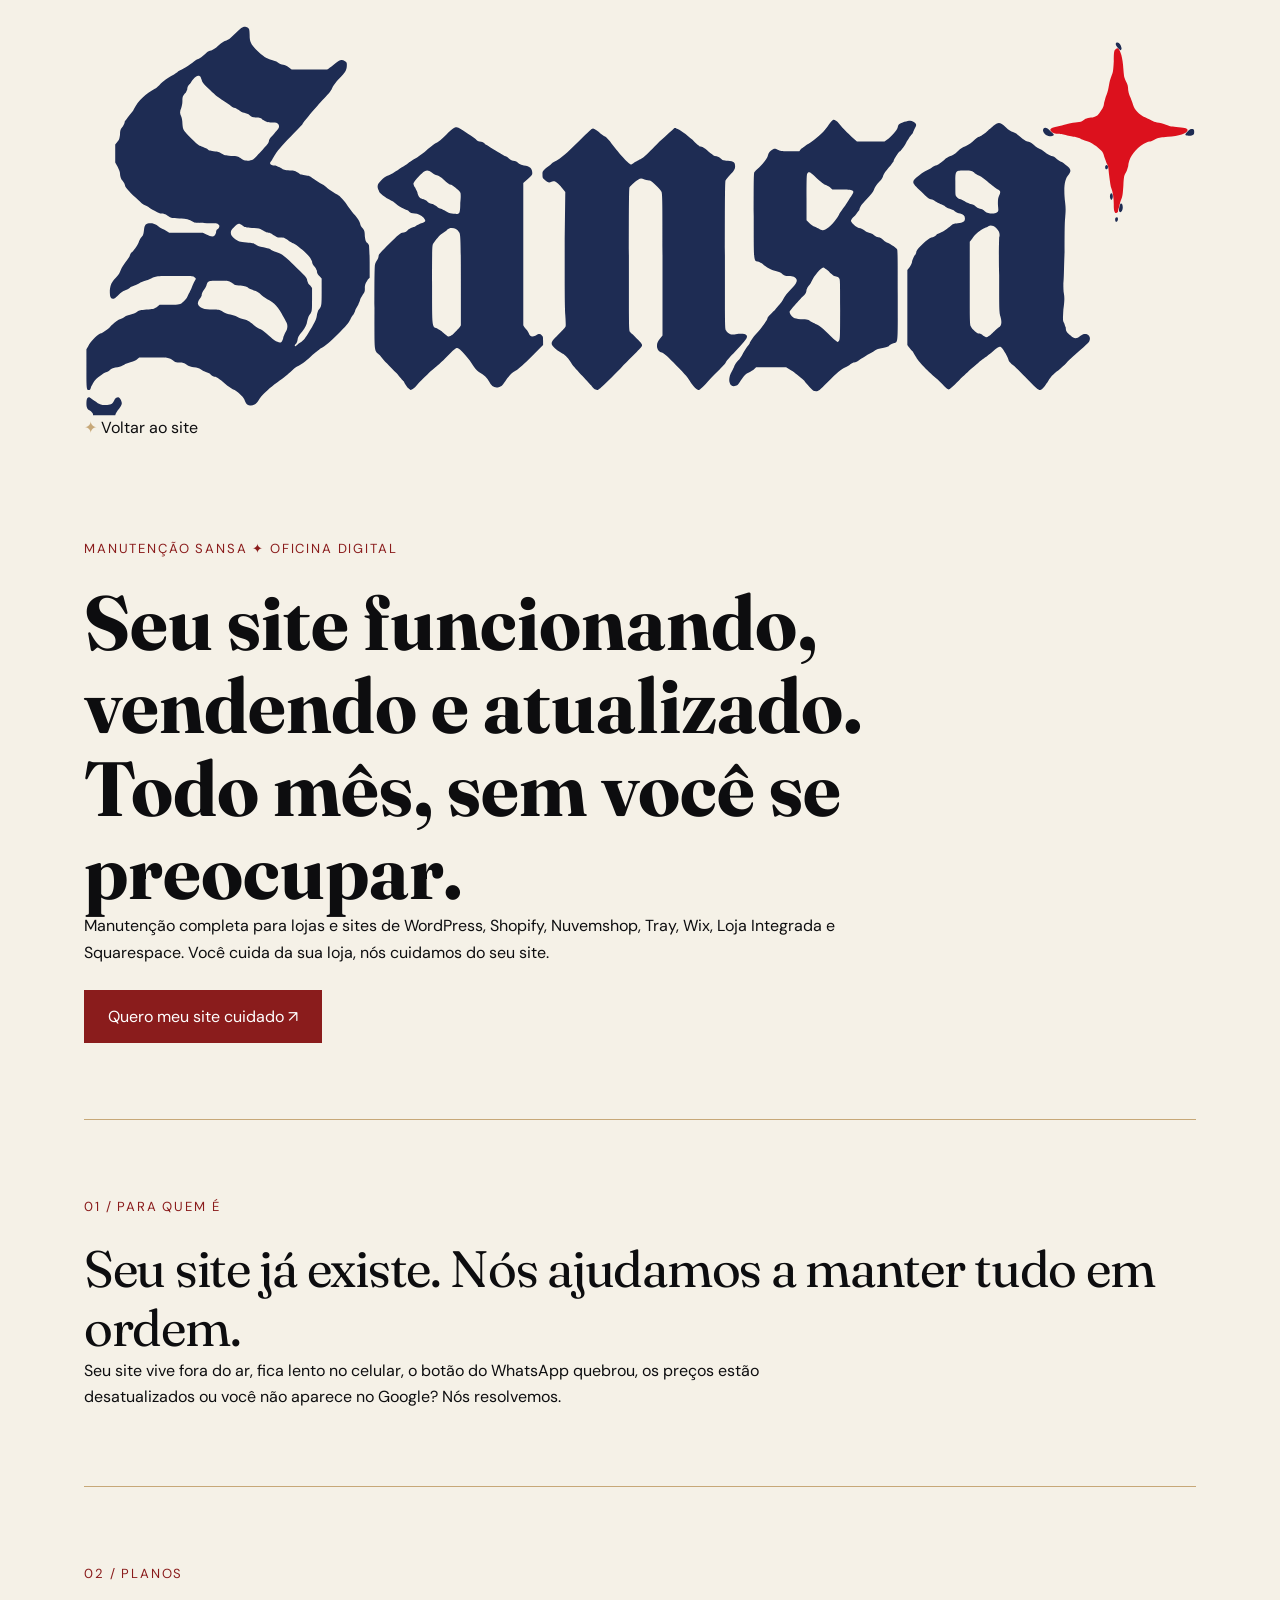
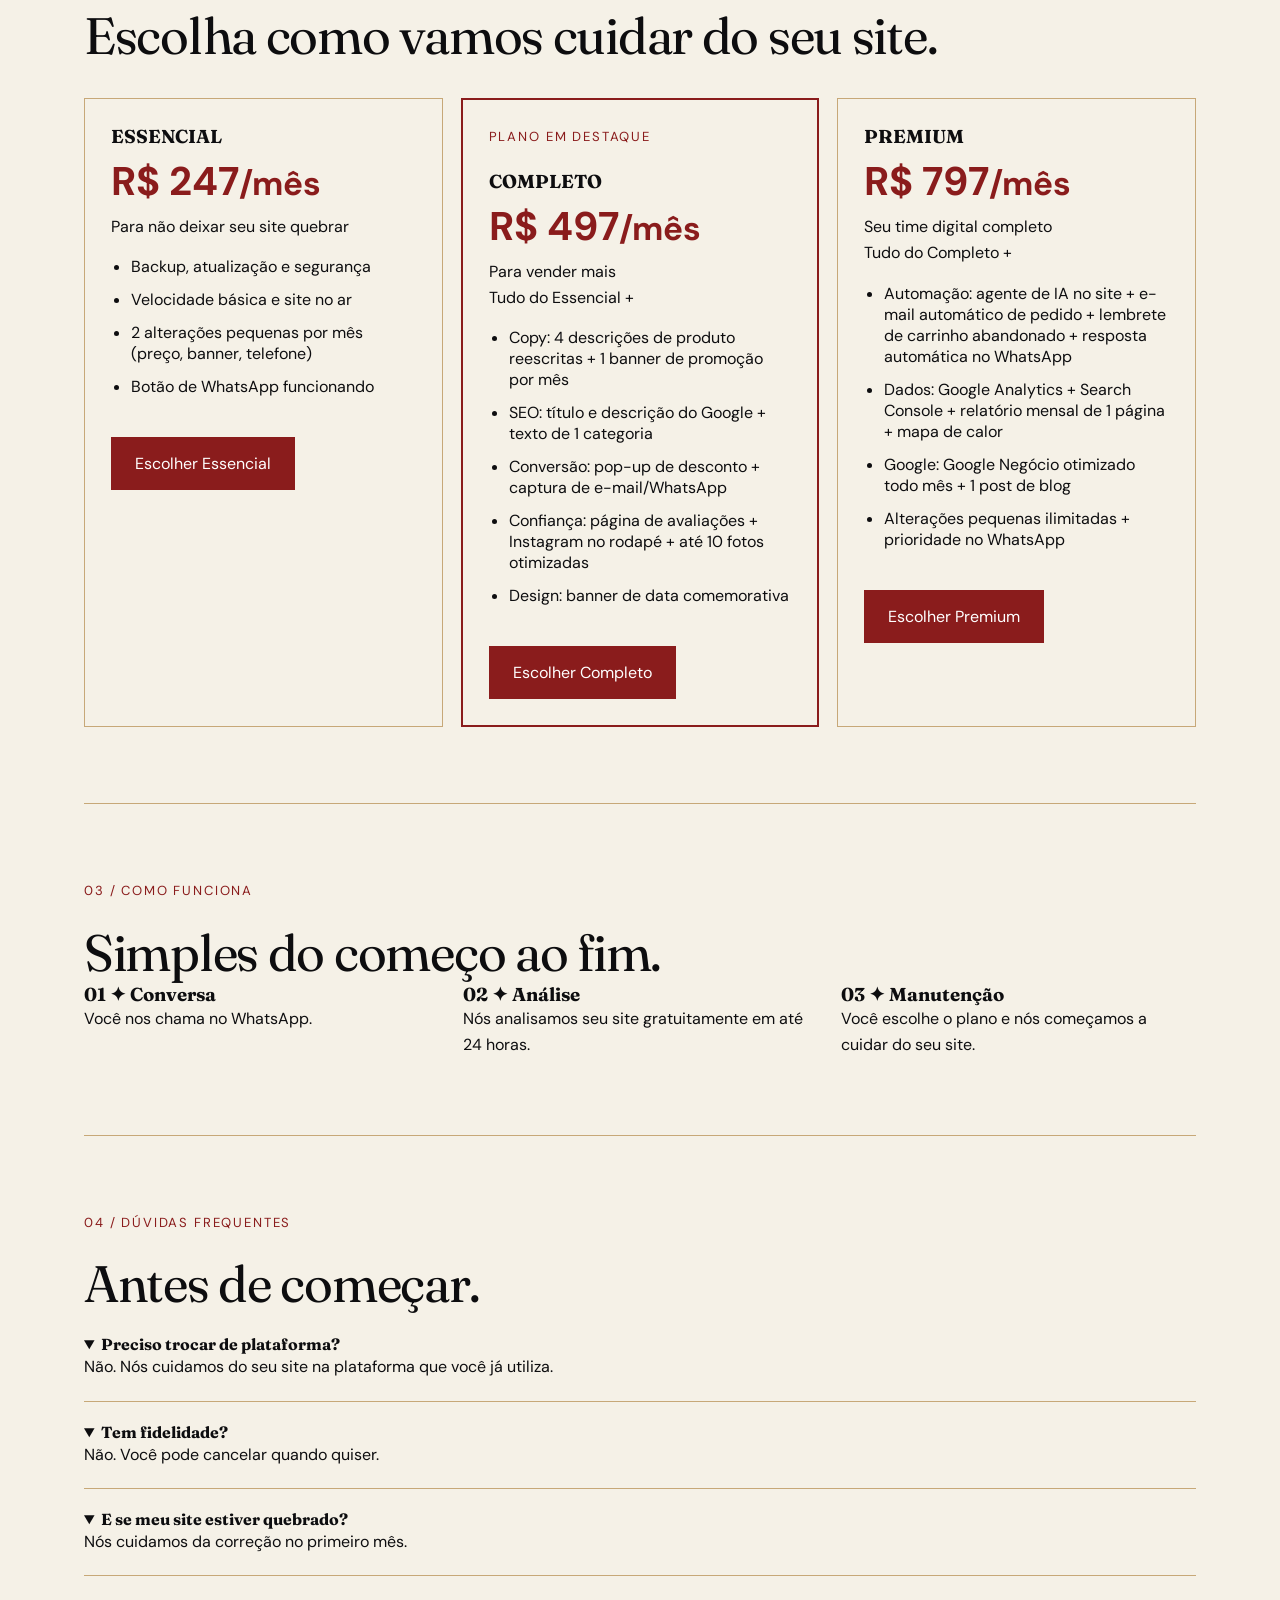
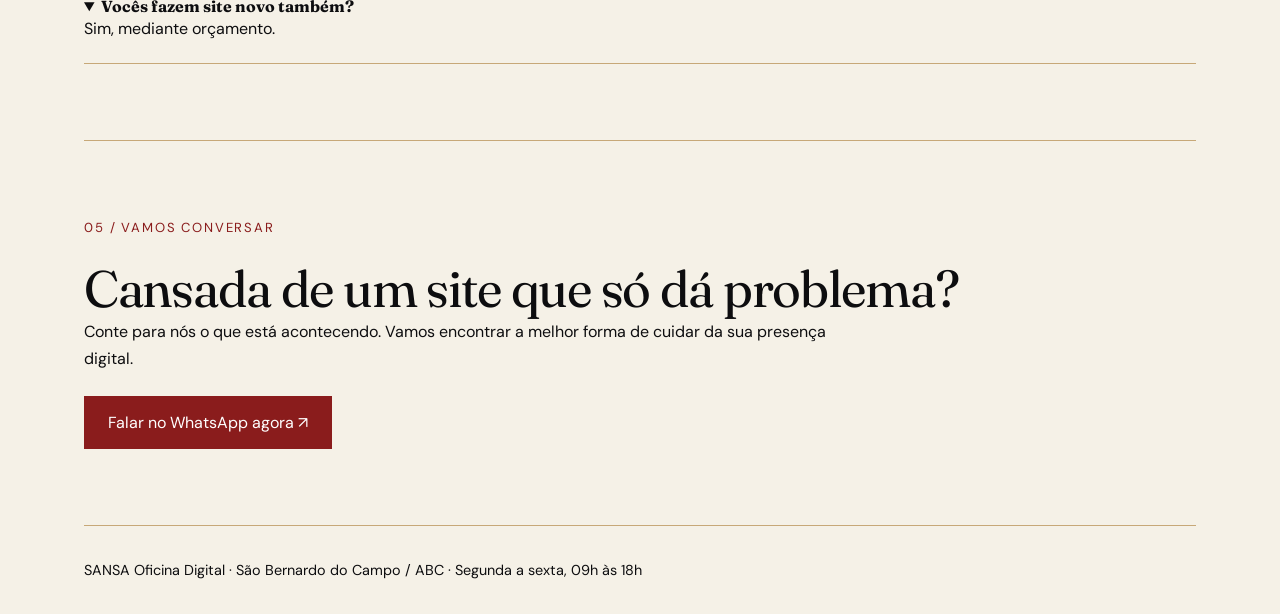
==== public/manutencao/index.html @ 4b3ec83b "Cria landing page Manutenção SANSA com planos originais e voz em primeira pessoa do plural" ====
<!doctype html>
<html lang="pt-BR"><head><meta charset="utf-8"><meta name="viewport" content="width=device-width,initial-scale=1"><title>Manutenção de Sites e Lojas | SANSA Oficina Digital</title><meta name="description" content="Planos de manutenção de sites e lojas online a partir de R$ 247/mês. Atualizações, segurança, design e suporte para pequenos negócios."><link rel="canonical" href="https://sansadigital.com.br/manutencao/"><link rel="icon" href="../assets/favicon.svg" type="image/svg+xml"><link rel="stylesheet" href="../styles.css"><style>
:root{--cream:#F5F1E7;--red:#8A1C1C;--blue:#28458C;--gold:#C7A878;--ink:#0D0D0F}body{background:var(--cream);color:var(--ink)}.maintenance{max-width:1160px;margin:auto;padding:0 24px}.maintenance section{padding:76px 0;border-bottom:1px solid var(--gold)}.maintenance h1{font-size:clamp(2.6rem,6vw,5rem);line-height:1.08;max-width:900px}.maintenance h2{font-size:clamp(2rem,4vw,3.4rem);line-height:1.15}.maintenance p{max-width:760px}.maintenance .eyebrow{color:var(--red);font-size:.82rem;letter-spacing:.14em;text-transform:uppercase;margin-bottom:22px}.maintenance .cta{display:inline-block;background:var(--red);color:#fff;padding:16px 24px;text-decoration:none;margin-top:24px}.maintenance .plans{display:grid;grid-template-columns:repeat(3,minmax(0,1fr));gap:18px;margin-top:32px}.maintenance .plan{border:1px solid var(--gold);padding:26px;min-width:0}.maintenance .plan.featured{border:2px solid var(--red)}.maintenance .price{font-size:2.5rem;color:var(--red);font-weight:bold}.maintenance ul{padding-left:20px}.maintenance li{margin:12px 0}.maintenance .steps{display:grid;grid-template-columns:repeat(3,1fr);gap:24px}.maintenance details{padding:20px 0;border-bottom:1px solid var(--gold)}.maintenance summary{cursor:pointer;font-weight:bold}.maintenance footer{padding:35px 0;font-size:.9rem}.maintenance .star{color:var(--gold)}@media(max-width:760px){.maintenance .plans,.maintenance .steps{grid-template-columns:1fr}.maintenance section{padding:48px 0}} 
</style></head><body><header class="maintenance" style="padding-top:24px;padding-bottom:24px"><a href="/" aria-label="Voltar à página inicial"><img src="../assets/sansa-logo.svg" alt="SANSA Oficina Digital" width="170"></a><span class="star" aria-hidden="true"> ✦ </span><a href="/">Voltar ao site</a></header><main class="maintenance"><section><p class="eyebrow">Manutenção SANSA ✦ Oficina Digital</p><h1>Seu site funcionando, vendendo e atualizado. Todo mês, sem você se preocupar.</h1><p>Manutenção completa para lojas e sites de WordPress, Shopify, Nuvemshop, Tray, Wix, Loja Integrada e Squarespace. Você cuida da sua loja, nós cuidamos do seu site.</p><a class="cta" href="https://wa.me/5511950292652?text=Ol%C3%A1%21%20Quero%20saber%20mais%20sobre%20a%20Manuten%C3%A7%C3%A3o%20SANSA." target="_blank" rel="noopener noreferrer">Quero meu site cuidado ↗</a></section>
<section><p class="eyebrow">01 / Para quem é</p><h2>Seu site já existe. Nós ajudamos a manter tudo em ordem.</h2><p>Seu site vive fora do ar, fica lento no celular, o botão do WhatsApp quebrou, os preços estão desatualizados ou você não aparece no Google? Nós resolvemos.</p></section>
<section id="planos"><p class="eyebrow">02 / Planos</p><h2>Escolha como vamos cuidar do seu site.</h2><div class="plans">
<article class="plan"><h3>ESSENCIAL</h3><p class="price">R$ 247<small>/mês</small></p><p>Para não deixar seu site quebrar</p><ul><li>Backup, atualização e segurança</li><li>Velocidade básica e site no ar</li><li>2 alterações pequenas por mês (preço, banner, telefone)</li><li>Botão de WhatsApp funcionando</li></ul><a class="cta" href="https://wa.me/5511950292652?text=Ol%C3%A1%21%20Tenho%20interesse%20no%20plano%20Essencial%20de%20R%24%20247." target="_blank" rel="noopener noreferrer">Escolher Essencial</a></article>
<article class="plan featured"><p class="eyebrow">Plano em destaque</p><h3>COMPLETO</h3><p class="price">R$ 497<small>/mês</small></p><p>Para vender mais</p><p>Tudo do Essencial +</p><ul><li>Copy: 4 descrições de produto reescritas + 1 banner de promoção por mês</li><li>SEO: título e descrição do Google + texto de 1 categoria</li><li>Conversão: pop-up de desconto + captura de e-mail/WhatsApp</li><li>Confiança: página de avaliações + Instagram no rodapé + até 10 fotos otimizadas</li><li>Design: banner de data comemorativa</li></ul><a class="cta" href="https://wa.me/5511950292652?text=Ol%C3%A1%21%20Tenho%20interesse%20no%20plano%20Completo%20de%20R%24%20497." target="_blank" rel="noopener noreferrer">Escolher Completo</a></article>
<article class="plan"><h3>PREMIUM</h3><p class="price">R$ 797<small>/mês</small></p><p>Seu time digital completo</p><p>Tudo do Completo +</p><ul><li>Automação: agente de IA no site + e-mail automático de pedido + lembrete de carrinho abandonado + resposta automática no WhatsApp</li><li>Dados: Google Analytics + Search Console + relatório mensal de 1 página + mapa de calor</li><li>Google: Google Negócio otimizado todo mês + 1 post de blog</li><li>Alterações pequenas ilimitadas + prioridade no WhatsApp</li></ul><a class="cta" href="https://wa.me/5511950292652?text=Ol%C3%A1%21%20Tenho%20interesse%20no%20plano%20Premium%20de%20R%24%20797." target="_blank" rel="noopener noreferrer">Escolher Premium</a></article>
</div></section>
<section><p class="eyebrow">03 / Como funciona</p><h2>Simples do começo ao fim.</h2><div class="steps"><div><h3>01 ✦ Conversa</h3><p>Você nos chama no WhatsApp.</p></div><div><h3>02 ✦ Análise</h3><p>Nós analisamos seu site gratuitamente em até 24 horas.</p></div><div><h3>03 ✦ Manutenção</h3><p>Você escolhe o plano e nós começamos a cuidar do seu site.</p></div></div></section>
<section><p class="eyebrow">04 / Dúvidas frequentes</p><h2>Antes de começar.</h2><details open><summary>Preciso trocar de plataforma?</summary><p>Não. Nós cuidamos do seu site na plataforma que você já utiliza.</p></details><details open><summary>Tem fidelidade?</summary><p>Não. Você pode cancelar quando quiser.</p></details><details open><summary>E se meu site estiver quebrado?</summary><p>Nós cuidamos da correção no primeiro mês.</p></details><details open><summary>Vocês fazem site novo também?</summary><p>Sim, mediante orçamento.</p></details></section>
<section><p class="eyebrow">05 / Vamos conversar</p><h2>Cansada de um site que só dá problema?</h2><p>Conte para nós o que está acontecendo. Vamos encontrar a melhor forma de cuidar da sua presença digital.</p><a class="cta" href="https://wa.me/5511950292652?text=Ol%C3%A1%21%20Quero%20conversar%20sobre%20manuten%C3%A7%C3%A3o%20do%20meu%20site." target="_blank" rel="noopener noreferrer">Falar no WhatsApp agora ↗</a></section><footer>SANSA Oficina Digital · São Bernardo do Campo / ABC · Segunda a sexta, 09h às 18h</footer></main></body></html>
---- public/styles.css ----
@font-face{font-family:DM;src:url('assets/sans-medium.woff') format('woff');font-weight:500;font-display:swap}
@font-face{font-family:DM;src:url('assets/sans-bold.woff') format('woff');font-weight:700;font-display:swap}
@font-face{font-family:DM;src:url('assets/sans.woff') format('woff');font-weight:400;font-display:swap}
@font-face{font-family:Fraunces;src:url('assets/fraunces.woff2') format('woff2');font-weight:100 900;font-style:normal;font-display:swap}
@font-face{font-family:Fraunces;src:url('assets/fraunces-italic.woff2') format('woff2');font-weight:100 900;font-style:italic;font-display:swap}
:root{--paper:#F5F1E7;--blue:#28458C;--red:#DC111D;--red-text:#CA101A;--night:#1E2C53;--line:#bdc3cd;--wrap:1280px}
*{box-sizing:border-box}html{scroll-behavior:smooth;scroll-padding-top:110px}body{margin:0;background:var(--paper);color:var(--night);font-family:DM,Arial,sans-serif;-webkit-font-smoothing:antialiased}a{color:inherit;text-decoration:none}button,input,textarea,select{font:inherit}button,a,input,textarea,select{-webkit-tap-highlight-color:transparent}button{cursor:pointer}img{display:block;width:100%;height:auto}h1,h2,h3,h4,p{margin:0}h1,h2,h3,h4,summary{font-family:Fraunces,Georgia,serif}p{line-height:1.65}h2{font-size:clamp(38px,4.5vw,65px);font-weight:400;line-height:1.08;letter-spacing:-.025em}h2 em{font-family:Fraunces,Georgia,serif;font-weight:400}a:focus-visible,button:focus-visible,input:focus-visible,select:focus-visible,textarea:focus-visible{outline:3px solid var(--red);outline-offset:5px}.wrap{width:calc(100% - 96px);max-width:var(--wrap);margin:auto}.micro{font-size:10px;letter-spacing:.15em;font-weight:600;line-height:1.6}.skip{position:fixed;left:16px;top:-100px;z-index:200;background:var(--paper);padding:16px;border:2px solid var(--blue)}.skip:focus{top:10px}.sr-only{position:absolute;width:1px;height:1px;padding:0;overflow:hidden;clip:rect(0,0,0,0);white-space:nowrap;border:0}[hidden]{display:none!important}
.header{position:sticky;top:0;z-index:100;background:var(--paper);border-bottom:1px solid var(--line)}.header-inner{height:92px;display:flex;align-items:center;justify-content:space-between;gap:32px}.brand{display:inline-flex;flex-direction:column;align-items:center;line-height:1}.brand-name{font-family:Blackletter,Georgia,serif;color:var(--red);font-size:46px;line-height:.9}.brand-signature{font-size:7px;letter-spacing:.25em;margin-top:9px}.header nav{display:flex;gap:32px;align-items:center;font-size:12px}.header nav>a{padding:14px 0}.header nav>a:hover{color:var(--red-text)}.header nav .nav-contact{border-bottom:1px solid var(--blue);padding-bottom:8px;margin-left:32px}.nav-contact span{margin-left:24px}.menu-toggle{display:none}
.hero-top{padding-top:30px;display:flex;justify-content:space-between}.spark{font-size:19px;vertical-align:middle;margin-left:16px}.hero-grid{display:grid;grid-template-columns:44% 56%;align-items:center;min-height:610px;gap:0;padding:20px 0 32px}.hero-art{height:555px;position:relative}.hero-art img{position:absolute;inset:0;object-fit:contain;object-position:center;height:100%;mix-blend-mode:multiply;z-index:1}.art-orbit{position:absolute;inset:55px 40px 85px 30px;border:1px solid #8295bd;border-radius:50%}.art-orbit:before{content:'';position:absolute;inset:38px -28px;border:1px solid #b4bfd3;border-radius:50%;transform:rotate(25deg)}.art-star{font-size:80px;position:absolute;top:0;right:35px;z-index:2;color:var(--blue)}.art-cross{position:absolute;left:0;bottom:60px;font-size:32px}.art-caption{position:absolute;bottom:2px;left:30px}.hero-copy{padding:0 0 0 34px;position:relative;z-index:3}.hero h1{font-size:clamp(28px,2.7vw,39px);font-weight:400;letter-spacing:-.045em;line-height:1.15}.hero-copy>p{font-size:15px;max-width:490px;margin-top:22px}.hero-actions{display:flex;flex-wrap:wrap;align-items:center;gap:26px;margin-top:30px}.button{border:0;display:inline-flex;align-items:center;justify-content:space-between;gap:28px;padding:17px 22px;font-size:12px;min-height:52px;transition:background .2s,transform .2s}.primary{background:var(--blue);color:var(--paper)}.primary:hover{background:var(--night);transform:translateY(-2px)}.text-link{font-size:12px;border-bottom:1px solid currentColor;padding:9px 0;display:inline-block}.text-link:hover{color:var(--red-text)}.discipline-band{background:var(--red);color:#fff}.discipline-band>.wrap{display:flex;align-items:center;justify-content:space-between;gap:24px;min-height:62px}.discipline-band span{font-size:14px}.discipline-band b{font-size:24px;font-weight:400}
.section{padding-top:100px;padding-bottom:100px}.section-label{border-top:1px solid var(--line);padding-top:18px;display:flex;justify-content:space-between;gap:20px;margin-bottom:48px}.about{display:grid;grid-template-columns:27% 73%;gap:0}.about .section-label{margin-right:60px}.about-main{padding-top:35px}.about-columns{display:grid;grid-template-columns:1fr 1fr;gap:50px;margin-top:34px;max-width:820px;font-size:14px}.values{display:flex;gap:30px;margin-top:35px;font-size:11px;border-top:1px solid var(--line);padding-top:24px}.values b{font-size:9px;display:inline-block;color:var(--red-text);margin-right:9px}
.services{background:var(--blue);color:var(--paper)}.services .section-label{border-color:#647aad}.section-heading{display:flex;justify-content:space-between;gap:60px;align-items:end;margin-bottom:55px}.section-heading>p{max-width:340px;font-size:14px}.service-list{border-top:1px solid #647aad}.service{display:grid;grid-template-columns:34% 41% 25%;padding:42px 0;border-bottom:1px solid #647aad;gap:0;align-items:center}.service-name h3{font-size:58px;line-height:1.15;letter-spacing:-.06em;font-weight:400;margin-top:20px}.service-name h3 span{display:inline-block;margin-left:22px;font-size:35px;color:#b4c4e8}.service-detail{padding-right:50px}.service-detail h4{font-weight:400;font-size:19px;margin-bottom:12px;letter-spacing:-.02em}.service-detail p{font-size:13px;color:#e2e7f1}.service-detail ul{padding:0;list-style:none;margin:18px 0 0;font-size:11px;color:#e2e7f1;line-height:1.8}.service-detail li:before{content:'＋';margin-right:8px}.service-cta{justify-self:end;align-self:end;border-bottom:1px solid #a5b7da;padding:10px 0;font-size:11px;display:flex;gap:22px;align-items:center}.service-cta:hover{color:white;border-color:white}.service-note{font-size:11px;color:#e2e7f1;max-width:790px;margin-top:22px}.white-label{display:flex;gap:24px;align-items:center;padding-top:45px;margin-top:35px;border-top:1px solid #647aad}.white-label>.spark{font-size:50px;margin:0}.white-label h3{font-size:24px;font-weight:400;letter-spacing:-.04em}.white-label p{font-size:12px;max-width:660px;margin-top:8px}.white-label>a{margin-left:auto;white-space:nowrap}.white-label .text-link:hover{color:white}
.work-toolbar{display:flex;justify-content:space-between;align-items:center;border-bottom:1px solid var(--line);padding-bottom:20px;margin-bottom:35px;gap:20px}.filters{display:flex;gap:8px}.filters button{border:1px solid transparent;background:transparent;padding:10px 12px;font-size:11px;color:var(--night)}.filters button[aria-pressed=true]{background:var(--blue);color:var(--paper)}.filters button:hover{border-color:var(--blue)}.filters span{font-size:9px;opacity:.8;margin-left:8px}.work-grid{display:grid;grid-template-columns:1.08fr .92fr;gap:55px 38px}.project-image{position:relative;display:block;overflow:hidden;background:#e7e7e4;aspect-ratio:1.45}.project-image img{height:100%;object-fit:cover;transition:transform .4s}.project-image:hover img{transform:scale(1.035)}.project-arrow{position:absolute;right:18px;bottom:18px;background:var(--paper);color:var(--blue);width:42px;height:42px;display:grid;place-items:center;font-size:23px}.project-meta{display:flex;justify-content:space-between;gap:15px;font-size:8px;letter-spacing:.08em;margin-top:18px}.project h3{font-size:27px;letter-spacing:-.04em;font-weight:400;margin-top:12px}.project h3 a{display:flex;justify-content:space-between;gap:20px}.project h3 a:hover{color:var(--red-text)}.project>p,.concept-copy>p{font-size:12px;max-width:490px;margin-top:12px}.concept{grid-column:1/-1;display:grid;grid-template-columns:1fr 1fr;gap:42px;border-top:1px solid var(--line);padding-top:32px;align-items:center}.concept .project-image{aspect-ratio:2.1}.concept-copy>.project-meta{margin-top:0}.concept-copy h3{font-size:39px}.concept-copy>.text-link{margin-top:17px}.experience-note{border-top:1px solid var(--line);margin-top:46px;padding-top:26px;display:grid;grid-template-columns:27% 25% 48%;align-items:start;gap:0}.experience-note h3{font-weight:400;font-size:21px;letter-spacing:-.035em}.experience-note p{font-size:12px;max-width:475px}
.process{background:#e9e6dc}.process-grid{display:grid;grid-template-columns:repeat(4,1fr);list-style:none;gap:32px;padding:0;margin:0}.process-grid li{border-top:1px solid #a7afc0;padding-top:22px}.step{font-family:Fraunces,Georgia,serif;font-style:italic;font-size:50px;color:var(--blue);line-height:1}.process-grid h3{font-size:23px;font-weight:400;margin-top:25px;letter-spacing:-.04em}.process-grid p{font-size:12px;margin-top:13px}
.contact-grid{display:grid;grid-template-columns:1.1fr .9fr;gap:12%;align-items:start}.contact-star{display:block;font-size:75px;color:var(--red);line-height:1;margin-bottom:25px}.contact h2{font-size:clamp(42px,4.5vw,64px)}.contact-grid>div>p{font-size:14px;margin-top:25px;max-width:400px}.contact-email{display:block;font-size:18px;letter-spacing:-.025em;margin-top:30px;overflow-wrap:anywhere}.contact-email:hover{color:var(--red-text)}.copy-email{background:transparent;color:var(--blue);border:0;border-bottom:1px solid var(--line);padding:7px 0;font-size:11px;margin-top:10px}.copy-status{font-size:11px;margin-left:15px}form{padding:32px;border:1px solid var(--line)}form h3{font-weight:400;font-size:24px;letter-spacing:-.04em;margin-bottom:24px}label{display:block;font-size:11px;margin:19px 0 7px}input,select,textarea{width:100%;background:transparent;color:var(--night);border:0;border-bottom:1px solid #8d99b0;padding:11px 0;border-radius:0;font-size:12px;resize:vertical}input::placeholder,textarea::placeholder{color:#606b80;opacity:1}select{padding-right:25px}form .button{width:100%;margin-top:25px}.form-note{font-size:10px;margin-top:14px;color:#53627b}#form-status{font-size:11px;margin-top:12px}.footer{background:var(--night);color:var(--paper)}.footer-top{display:flex;align-items:center;justify-content:space-between;gap:40px;padding:55px 0}.footer .brand-name{font-size:78px;color:var(--paper)}.footer .brand-signature{font-size:8px;letter-spacing:.35em}.footer-top p{font-size:13px;line-height:1.5}.footer-top .text-link:hover{color:#fff}.footer-bottom{border-top:1px solid #586483;display:flex;justify-content:space-between;gap:25px;padding:24px 0;font-size:9px}.footer-bottom>span:last-child{letter-spacing:.15em}.footer-bottom>span:last-child>span{margin-left:24px}
@media(min-width:1500px){.hero-grid{min-height:690px}.hero-art{height:610px}}
@media(max-width:1100px){.wrap{width:calc(100% - 64px)}.header nav{gap:22px}.header nav .nav-contact{margin-left:10px}.hero-grid{grid-template-columns:42% 58%;min-height:570px}.hero-art{height:500px}.hero-copy{padding-left:22px}.hero h1{font-size:30px}.hero-copy>p{font-size:13px}.hero-actions{gap:20px}.hero-actions .button{padding:16px;gap:15px}.about{grid-template-columns:23% 77%}.about .section-label{margin-right:35px}.values{flex-wrap:wrap;gap:16px}.service{grid-template-columns:33% 44% 23%}.service-name h3{font-size:45px}.service-detail{padding-right:25px}.service-cta{max-width:150px;line-height:1.5}.contact-grid{gap:7%}.contact-email{font-size:16px}.project-meta{flex-wrap:wrap;gap:4px}.experience-note{grid-template-columns:25% 25% 50%}}
@media(max-width:800px){html{scroll-padding-top:90px}.wrap{width:calc(100% - 40px)}.header-inner{height:75px}.brand-name{font-size:39px}.brand-signature{font-size:6px}.menu-toggle{display:flex;gap:22px;align-items:center;border:1px solid var(--line);background:transparent;padding:11px 14px;color:var(--night);font-size:11px;min-height:44px}.menu-toggle span{font-size:18px;line-height:1}.menu-toggle[aria-expanded=true] span{transform:rotate(45deg)}.header nav{display:none;position:absolute;top:75px;left:0;right:0;flex-direction:column;background:var(--paper);padding:20px;border-bottom:1px solid var(--line);gap:0;align-items:stretch}.header nav.is-open{display:flex}.header nav>a{font-size:15px;min-height:48px;padding:16px}.header nav .nav-contact{margin:10px 0 0;border:1px solid var(--blue);padding:16px;display:flex;justify-content:space-between}.hero-top{font-size:8px;padding-top:20px}.hero-top>span:last-child{display:none}.hero-grid{grid-template-columns:38% 62%;min-height:520px;padding:30px 0}.hero-art{height:430px}.hero h1{font-size:26px}.hero-copy{padding-left:18px}.hero-copy>p{font-size:12px}.hero-actions{gap:10px;margin-top:22px}.hero-actions .button{font-size:11px}.art-caption{font-size:7px;left:0}.art-orbit{inset:50px 20px 50px 0}.art-star{font-size:55px;right:0}.discipline-band>.wrap{gap:12px}.discipline-band span{font-size:11px}.discipline-band b{font-size:15px}.section{padding:70px 0}.section-label{margin-bottom:32px}.about{grid-template-columns:1fr}.about .section-label{margin-right:0}.about-main{padding-top:0}.about-columns{gap:25px;font-size:13px}.section-heading{gap:35px;margin-bottom:38px}.section-heading>p{font-size:12px;max-width:260px}.service{grid-template-columns:40% 60%;padding:30px 0}.service-name{align-self:start}.service-name h3{font-size:42px}.service-name h3 span{font-size:25px;display:block;margin:15px 0}.service-detail{padding:0}.service-cta{grid-column:2;justify-self:start;max-width:none;margin-top:20px;align-self:start}.service-name .micro{font-size:8px}.white-label{gap:18px;flex-wrap:wrap}.white-label>div{max-width:calc(100% - 80px)}.white-label>a{margin-left:64px}.work-grid{gap:35px 25px}.project h3{font-size:24px}.concept{gap:25px}.concept .project-image{aspect-ratio:1.5}.experience-note{grid-template-columns:1fr 2fr;gap:12px}.experience-note>.micro{grid-column:1/-1}.process-grid{grid-template-columns:1fr 1fr;gap:35px}.contact-grid{gap:35px;grid-template-columns:1fr 1fr}.contact h2{font-size:40px}.contact-grid>div>p{font-size:12px}.contact-email{font-size:14px}.contact-star{font-size:60px}form{padding:24px}.footer-bottom>span:last-child{display:none}}
@media(max-width:560px){.hero-grid{display:flex;flex-direction:column;padding:15px 0 30px;min-height:0;position:relative}.hero-art{height:310px;width:100%;margin-bottom:-55px;max-width:350px;align-self:flex-start}.hero-art img{object-position:left center}.art-orbit{inset:25px 30px 20px 10px}.art-star{font-size:53px;right:20px;top:15px}.art-caption,.art-cross{display:none}.hero-copy{padding:0;width:100%}.hero h1{font-size:29px;line-height:1.12;letter-spacing:-.04em}.hero-copy>p{font-size:13px;max-width:440px;margin-top:18px}.hero-actions{gap:21px;margin-top:24px}.hero-actions .button{font-size:11px;padding:16px 18px;gap:22px;min-height:52px}.discipline-band>.wrap{flex-wrap:wrap;justify-content:center;gap:8px 16px;min-height:70px;padding:13px 0}.discipline-band span{font-size:10px}.discipline-band b:nth-of-type(2){display:none}.discipline-band span:nth-of-type(3):before{content:'';display:block}.section{padding:60px 0}.section-label{font-size:8px;letter-spacing:.12em;margin-bottom:28px;gap:16px}.section-label>span:last-child{max-width:45%;text-align:right}.about-columns{grid-template-columns:1fr;gap:18px;margin-top:25px;font-size:13px}.values{display:flex;flex-direction:column;gap:14px;margin-top:25px;padding-top:20px}.section-heading{display:block;margin-bottom:30px}.section-heading>p{margin-top:23px;max-width:380px;font-size:13px}.service{display:block;padding:30px 0}.service-name h3{font-size:49px;display:flex;align-items:center;justify-content:space-between;margin-top:12px}.service-name h3 span{display:inline-block;margin:0;font-size:35px}.service-detail{margin-top:24px}.service-detail h4{font-size:18px}.service-detail p{font-size:12px}.service-cta{display:inline-flex;margin-top:20px;min-height:44px}.service-note{font-size:10px}.white-label{margin-top:25px;padding-top:30px;gap:16px}.white-label>.spark{font-size:42px}.white-label>div{max-width:calc(100% - 58px)}.white-label h3{font-size:21px}.white-label p{font-size:11px}.white-label>a{margin-left:58px;font-size:11px}.work-toolbar{align-items:start;flex-direction:column;gap:14px;padding-bottom:15px;margin-bottom:25px}.filters{width:100%;gap:5px}.filters button{padding:11px 9px;min-height:44px;font-size:10px}.filters span{margin-left:5px;font-size:8px}.work-toolbar>.text-link{font-size:11px}.work-grid{display:block}.project{margin-bottom:35px}.project:last-child{margin-bottom:0}.project-image{aspect-ratio:1.35}.project-meta{font-size:7px;flex-wrap:nowrap;gap:10px}.project-meta>span:last-child{text-align:right}.project h3{font-size:25px;margin-top:10px}.project>p,.concept-copy>p{font-size:12px}.concept{display:block;padding-top:28px}.concept .project-image{aspect-ratio:1.55}.concept-copy>.project-meta{margin-top:18px}.concept-copy h3{font-size:29px}.concept-copy>.text-link{margin-top:12px}.experience-note{display:block;margin-top:35px;padding-top:25px}.experience-note h3{margin-top:14px}.experience-note p{margin-top:12px}.process-grid{gap:28px 22px}.step{font-size:42px}.process-grid h3{font-size:21px;margin-top:20px}.process-grid p{font-size:11px;line-height:1.7}.contact-grid{display:block}.contact h2{font-size:42px}.contact-grid>div>p{font-size:13px}.contact-email{font-size:17px}.contact-star{font-size:52px;margin-bottom:20px}form{margin-top:35px;padding:25px 20px}input,textarea,select{font-size:16px}form h3{font-size:24px}.form-note{font-size:10px}.footer-top{flex-wrap:wrap;gap:28px 20px;padding:38px 0}.footer .brand-name{font-size:66px}.footer-top p{font-size:11px}.footer-top .text-link{font-size:11px}.footer-bottom{font-size:8px;padding:21px 0;gap:16px}.copy-status{display:block;margin:10px 0 0}}
@media(prefers-reduced-motion:reduce){html{scroll-behavior:auto}*,*:before,*:after{animation:none!important;transition:none!important}}
/* Editorial refinements: vector mark, real font weights and restrained accents. */
.brand-name{width:120px;height:auto;line-height:1;font-size:inherit}
.brand-name img{width:100%;height:auto}
.brand-signature{font-weight:500;letter-spacing:.24em}

.hero h1{font-size:clamp(40px,4.4vw,68px);line-height:1.04}
.hero h1 .headline-light{display:inline-block;font-size:.5em;font-weight:400;letter-spacing:-.02em;margin-bottom:.35em}
.hero h1 strong{font-weight:650;letter-spacing:-.03em}
.hero h1 em{font-family:Fraunces,Georgia,serif;font-weight:400;color:var(--red-text)}
h2 strong{font-weight:650;letter-spacing:-.03em}
h2 em,.red-accent{color:var(--red-text)}
.services h2 em{color:var(--paper)}
.service-name h3{font-weight:650;letter-spacing:-.03em}
.service-name h3 span{font-weight:400}
.service-detail h4,.project h3,.process-grid h3,.white-label h3{font-weight:500}
.hero-top,.section-label,.project-meta{font-weight:500}
.header nav,.button,.filters button{font-weight:500}
.project h3 a span{color:var(--red-text)}
.footer .brand-name{width:190px;font-size:inherit}
.contact-primary{margin-top:30px}
.faq-grid{display:grid;grid-template-columns:35% 65%;align-items:start}
.faq-list{border-bottom:1px solid var(--line)}
.faq-list details{border-top:1px solid var(--line)}
.faq-list summary{display:flex;justify-content:space-between;align-items:center;gap:24px;padding:24px 0;font-size:clamp(20px,1.8vw,26px);font-weight:500;cursor:pointer;list-style:none}
.faq-list summary::-webkit-details-marker{display:none}
.faq-list summary:after{content:'＋';font-family:DM,Arial,sans-serif;font-size:20px;color:var(--red-text);transition:transform .2s}
.faq-list details[open] summary:after{transform:rotate(45deg)}
.faq-list details p{font-size:14px;max-width:560px;padding:0 0 26px}
@media(max-width:800px){.faq-grid{grid-template-columns:1fr;gap:30px}}
.whatsapp-fab{position:fixed;right:24px;bottom:calc(24px + env(safe-area-inset-bottom,0px));z-index:90;display:inline-flex;align-items:center;gap:10px;min-height:52px;padding:0 20px 0 16px;border:2px solid var(--paper);border-radius:999px;background:var(--red);color:var(--paper);font-size:13px;font-weight:500;box-shadow:0 10px 26px rgba(30,44,83,.25);transition:background .2s,transform .2s}
.whatsapp-fab:hover{background:var(--night);transform:translateY(-2px)}
.whatsapp-fab svg{width:22px;height:22px;flex:none}
@media(max-width:560px){.whatsapp-fab{right:16px;bottom:calc(16px + env(safe-area-inset-bottom,0px));width:56px;height:56px;padding:0;justify-content:center}.whatsapp-fab span{position:absolute;width:1px;height:1px;overflow:hidden;clip:rect(0,0,0,0)}}
@media(max-width:800px){.brand-name{width:104px}.hero h1{font-size:40px}}
@media(max-width:560px){.hero-art{margin-bottom:12px}.hero h1{font-size:clamp(36px,10.5vw,44px)}.footer .brand-name{width:165px}}
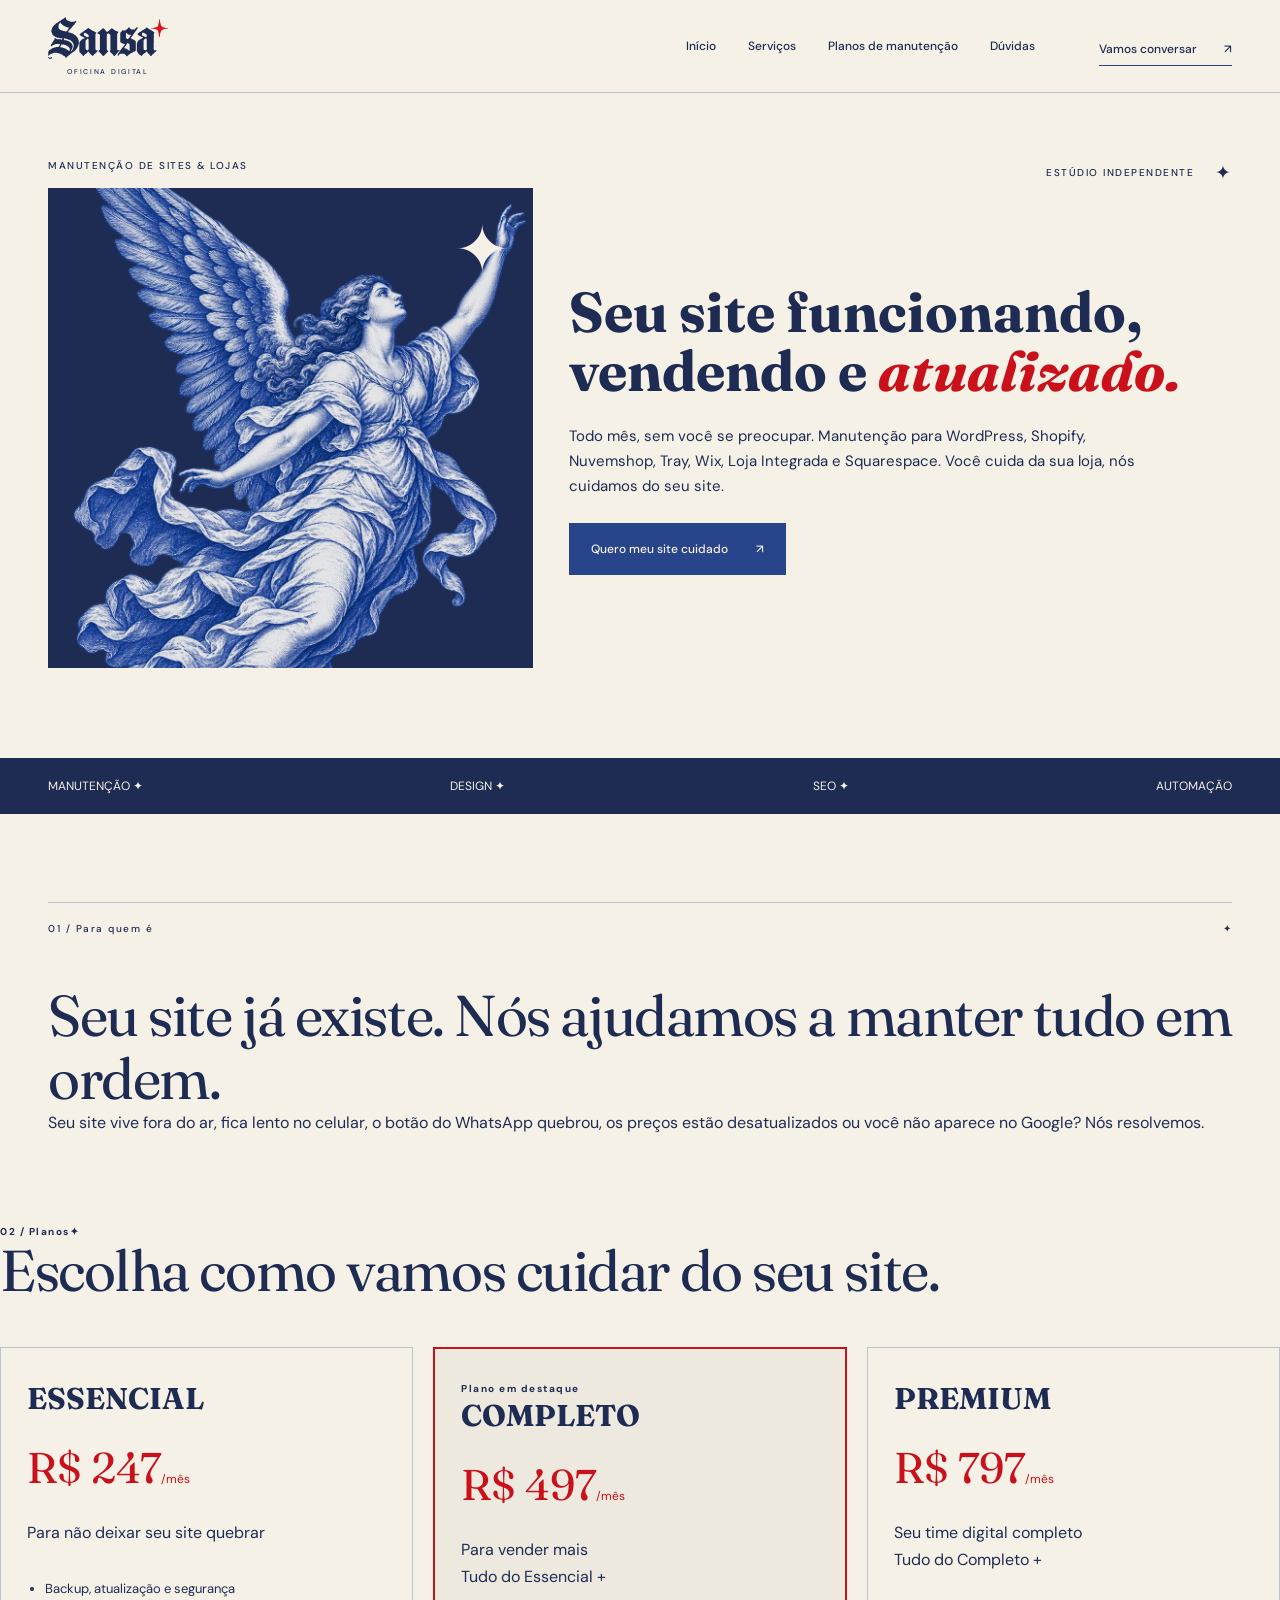
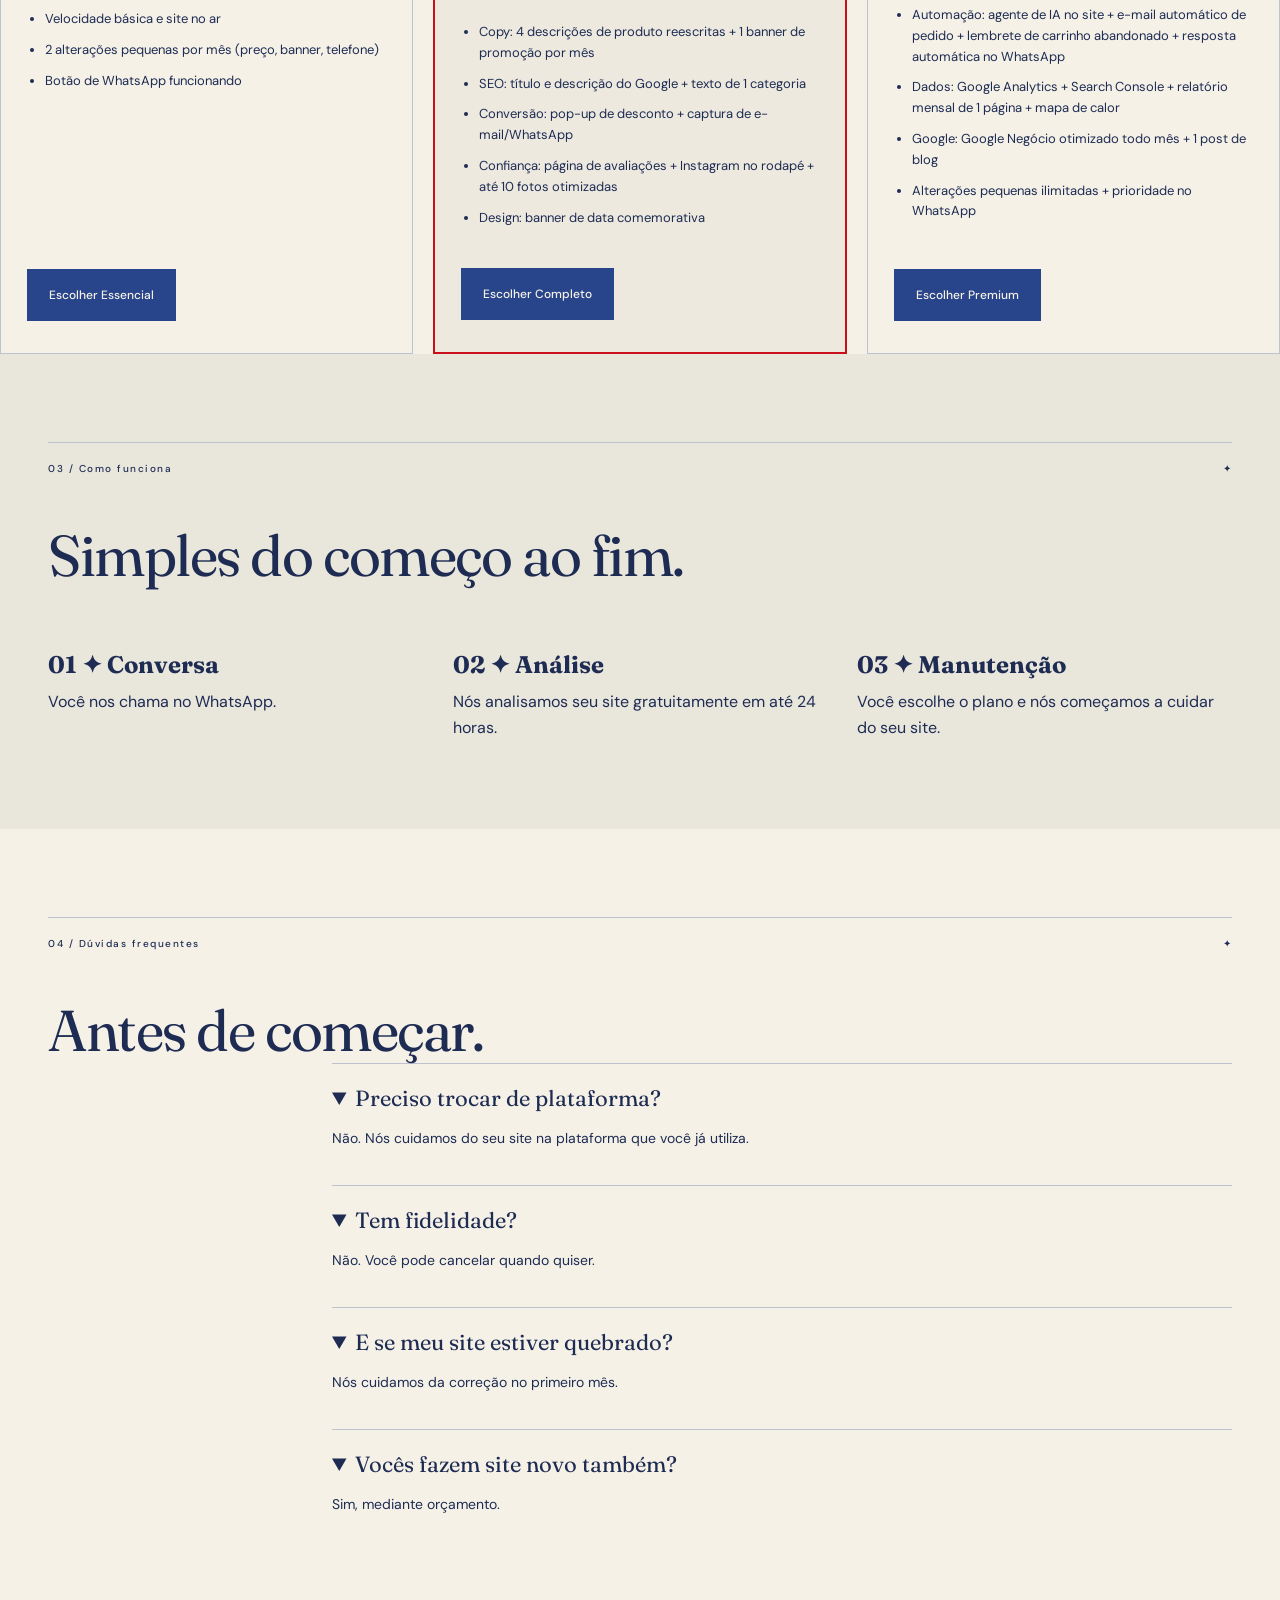
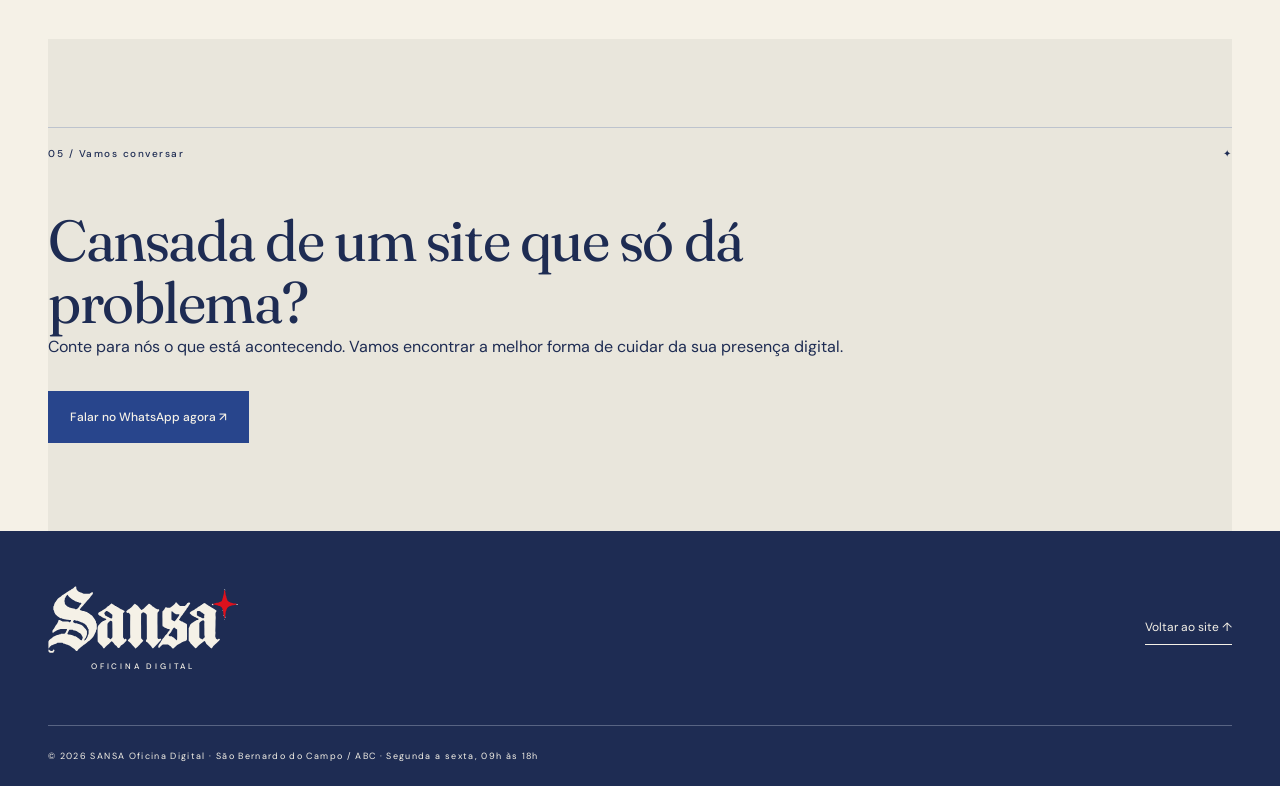
==== commit b9b3fb15: "Unifica landing de manutenção com identidade, header, tipografia e footer do site principal" ====
--- a/public/manutencao/index.html
+++ b/public/manutencao/index.html
@@ -1,13 +1,15 @@
 <!doctype html>
 <html lang="pt-BR"><head><meta charset="utf-8"><meta name="viewport" content="width=device-width,initial-scale=1"><title>Manutenção de Sites e Lojas | SANSA Oficina Digital</title><meta name="description" content="Planos de manutenção de sites e lojas online a partir de R$ 247/mês. Atualizações, segurança, design e suporte para pequenos negócios."><link rel="canonical" href="https://sansadigital.com.br/manutencao/"><link rel="icon" href="../assets/favicon.svg" type="image/svg+xml"><link rel="stylesheet" href="../styles.css"><style>
-:root{--cream:#F5F1E7;--red:#8A1C1C;--blue:#28458C;--gold:#C7A878;--ink:#0D0D0F}body{background:var(--cream);color:var(--ink)}.maintenance{max-width:1160px;margin:auto;padding:0 24px}.maintenance section{padding:76px 0;border-bottom:1px solid var(--gold)}.maintenance h1{font-size:clamp(2.6rem,6vw,5rem);line-height:1.08;max-width:900px}.maintenance h2{font-size:clamp(2rem,4vw,3.4rem);line-height:1.15}.maintenance p{max-width:760px}.maintenance .eyebrow{color:var(--red);font-size:.82rem;letter-spacing:.14em;text-transform:uppercase;margin-bottom:22px}.maintenance .cta{display:inline-block;background:var(--red);color:#fff;padding:16px 24px;text-decoration:none;margin-top:24px}.maintenance .plans{display:grid;grid-template-columns:repeat(3,minmax(0,1fr));gap:18px;margin-top:32px}.maintenance .plan{border:1px solid var(--gold);padding:26px;min-width:0}.maintenance .plan.featured{border:2px solid var(--red)}.maintenance .price{font-size:2.5rem;color:var(--red);font-weight:bold}.maintenance ul{padding-left:20px}.maintenance li{margin:12px 0}.maintenance .steps{display:grid;grid-template-columns:repeat(3,1fr);gap:24px}.maintenance details{padding:20px 0;border-bottom:1px solid var(--gold)}.maintenance summary{cursor:pointer;font-weight:bold}.maintenance footer{padding:35px 0;font-size:.9rem}.maintenance .star{color:var(--gold)}@media(max-width:760px){.maintenance .plans,.maintenance .steps{grid-template-columns:1fr}.maintenance section{padding:48px 0}} 
-</style></head><body><header class="maintenance" style="padding-top:24px;padding-bottom:24px"><a href="/" aria-label="Voltar à página inicial"><img src="../assets/sansa-logo.svg" alt="SANSA Oficina Digital" width="170"></a><span class="star" aria-hidden="true"> ✦ </span><a href="/">Voltar ao site</a></header><main class="maintenance"><section><p class="eyebrow">Manutenção SANSA ✦ Oficina Digital</p><h1>Seu site funcionando, vendendo e atualizado. Todo mês, sem você se preocupar.</h1><p>Manutenção completa para lojas e sites de WordPress, Shopify, Nuvemshop, Tray, Wix, Loja Integrada e Squarespace. Você cuida da sua loja, nós cuidamos do seu site.</p><a class="cta" href="https://wa.me/5511950292652?text=Ol%C3%A1%21%20Quero%20saber%20mais%20sobre%20a%20Manuten%C3%A7%C3%A3o%20SANSA." target="_blank" rel="noopener noreferrer">Quero meu site cuidado ↗</a></section>
-<section><p class="eyebrow">01 / Para quem é</p><h2>Seu site já existe. Nós ajudamos a manter tudo em ordem.</h2><p>Seu site vive fora do ar, fica lento no celular, o botão do WhatsApp quebrou, os preços estão desatualizados ou você não aparece no Google? Nós resolvemos.</p></section>
-<section id="planos"><p class="eyebrow">02 / Planos</p><h2>Escolha como vamos cuidar do seu site.</h2><div class="plans">
-<article class="plan"><h3>ESSENCIAL</h3><p class="price">R$ 247<small>/mês</small></p><p>Para não deixar seu site quebrar</p><ul><li>Backup, atualização e segurança</li><li>Velocidade básica e site no ar</li><li>2 alterações pequenas por mês (preço, banner, telefone)</li><li>Botão de WhatsApp funcionando</li></ul><a class="cta" href="https://wa.me/5511950292652?text=Ol%C3%A1%21%20Tenho%20interesse%20no%20plano%20Essencial%20de%20R%24%20247." target="_blank" rel="noopener noreferrer">Escolher Essencial</a></article>
-<article class="plan featured"><p class="eyebrow">Plano em destaque</p><h3>COMPLETO</h3><p class="price">R$ 497<small>/mês</small></p><p>Para vender mais</p><p>Tudo do Essencial +</p><ul><li>Copy: 4 descrições de produto reescritas + 1 banner de promoção por mês</li><li>SEO: título e descrição do Google + texto de 1 categoria</li><li>Conversão: pop-up de desconto + captura de e-mail/WhatsApp</li><li>Confiança: página de avaliações + Instagram no rodapé + até 10 fotos otimizadas</li><li>Design: banner de data comemorativa</li></ul><a class="cta" href="https://wa.me/5511950292652?text=Ol%C3%A1%21%20Tenho%20interesse%20no%20plano%20Completo%20de%20R%24%20497." target="_blank" rel="noopener noreferrer">Escolher Completo</a></article>
-<article class="plan"><h3>PREMIUM</h3><p class="price">R$ 797<small>/mês</small></p><p>Seu time digital completo</p><p>Tudo do Completo +</p><ul><li>Automação: agente de IA no site + e-mail automático de pedido + lembrete de carrinho abandonado + resposta automática no WhatsApp</li><li>Dados: Google Analytics + Search Console + relatório mensal de 1 página + mapa de calor</li><li>Google: Google Negócio otimizado todo mês + 1 post de blog</li><li>Alterações pequenas ilimitadas + prioridade no WhatsApp</li></ul><a class="cta" href="https://wa.me/5511950292652?text=Ol%C3%A1%21%20Tenho%20interesse%20no%20plano%20Premium%20de%20R%24%20797." target="_blank" rel="noopener noreferrer">Escolher Premium</a></article>
+/* Apenas a landing de manutenção: herda tipografia, cores, navegação e botões do site principal */
+.maintenance-page .wrap{max-width:1280px}.maintenance-page .section{padding:88px 0}.maintenance-page .maintenance-hero{padding:35px 0 90px}.maintenance-page .maintenance-hero-grid{display:grid;grid-template-columns:41% 59%;gap:3%;align-items:center}.maintenance-page .maintenance-visual{position:relative;min-height:480px;background:var(--night);overflow:hidden}.maintenance-page .maintenance-visual img{width:100%;height:480px;object-fit:cover;object-position:center 35%;opacity:.9}.maintenance-page .maintenance-visual:after{content:"✦";position:absolute;top:20px;right:24px;color:var(--paper);font-size:65px}.maintenance-page .maintenance-hero h1{font-size:clamp(40px,4.4vw,68px);line-height:1.05}.maintenance-page .maintenance-hero h1 em,.maintenance-page h2 em{color:var(--red-text)}.maintenance-page .maintenance-hero p{max-width:570px;margin:24px 0;font-size:15px}.maintenance-page .maintenance-hero .button{display:inline-flex}.maintenance-page .maintenance-lead{max-width:730px;font-size:17px}.maintenance-page .maintenance-plans{display:grid;grid-template-columns:repeat(3,minmax(0,1fr));gap:20px;margin-top:45px}.maintenance-page .maintenance-plan{border:1px solid var(--line);padding:32px 26px;display:flex;flex-direction:column;min-width:0}.maintenance-page .maintenance-plan.featured{border:2px solid var(--red-text);background:#ede9df}.maintenance-page .maintenance-plan h3{font-size:30px;font-family:Fraunces,Georgia,serif}.maintenance-page .maintenance-plan .price{font-family:Fraunces,Georgia,serif;font-size:43px;color:var(--red-text);margin:16px 0}.maintenance-page .maintenance-plan .price small{font-family:DM,Arial,sans-serif;font-size:12px}.maintenance-page .maintenance-plan ul{padding-left:18px;margin:22px 0 30px;flex:1}.maintenance-page .maintenance-plan li{font-size:13px;line-height:1.6;margin:10px 0}.maintenance-page .maintenance-plan .button{align-self:flex-start}.maintenance-page .maintenance-steps{display:grid;grid-template-columns:repeat(3,1fr);gap:30px;list-style:none;padding:0;margin:42px 0 0}.maintenance-page .maintenance-steps li{border-top:1px solid var(--line);padding-top:22px}.maintenance-page .maintenance-steps h3{font-size:24px;margin:20px 0 10px}.maintenance-page .maintenance-faq{max-width:900px;margin-left:auto}.maintenance-page .maintenance-faq details{border-top:1px solid var(--line);padding:20px 0}.maintenance-page .maintenance-faq summary{font-size:22px;cursor:pointer}.maintenance-page .maintenance-faq p{margin:15px 0;font-size:14px}.maintenance-page .maintenance-contact{background:#e9e6dc}.maintenance-page .maintenance-contact h2{max-width:800px}.maintenance-page .maintenance-contact .button{margin-top:30px}.maintenance-page .maintenance-footer-note{font-size:11px;margin-top:12px}.maintenance-page .maintenance-band{background:var(--night);color:var(--paper);padding:20px 0}.maintenance-page .maintenance-band .wrap{display:flex;justify-content:space-between;gap:18px;flex-wrap:wrap;font-size:12px}
+@media(max-width:800px){.maintenance-page .maintenance-hero-grid{grid-template-columns:1fr}.maintenance-page .maintenance-visual{min-height:280px;max-height:360px}.maintenance-page .maintenance-visual img{height:360px}.maintenance-page .maintenance-plans{grid-template-columns:1fr}.maintenance-page .maintenance-steps{grid-template-columns:1fr}.maintenance-page .maintenance-hero{padding-bottom:55px}}
+@media(max-width:560px){.maintenance-page .section{padding:60px 0}.maintenance-page .maintenance-hero h1{font-size:clamp(36px,10.5vw,44px)}.maintenance-page .maintenance-visual{max-height:270px;min-height:270px}.maintenance-page .maintenance-visual img{height:270px}.maintenance-page .maintenance-plan{padding:25px 20px}}
+</style></head><body class="maintenance-page" id="topo"><a class="skip" href="#conteudo">Pular para o conteúdo</a><header class="header"><div class="wrap header-inner"><a class="brand" href="/" aria-label="SANSA Oficina Digital, início"><span class="brand-name"><img src="../assets/sansa-logo.svg" alt="Sansa" width="300" height="106"></span><span class="brand-signature">OFICINA DIGITAL</span></a><button class="menu-toggle" type="button" aria-controls="navigation" aria-expanded="false">Menu <span aria-hidden="true">＋</span></button><nav id="navigation" aria-label="Principal"><a href="/">Início</a><a href="/#servicos">Serviços</a><a href="#planos">Planos de manutenção</a><a href="#duvidas">Dúvidas</a><a class="nav-contact" href="#contato">Vamos conversar <span aria-hidden="true">↗</span></a></nav></div></header><main id="conteudo"><section class="maintenance-hero wrap"><div class="hero-top micro"><span>MANUTENÇÃO DE SITES & LOJAS</span><span>ESTÚDIO INDEPENDENTE <span class="spark" aria-hidden="true">✦</span></span></div><div class="maintenance-hero-grid"><div class="maintenance-visual"><img src="../assets/angel.webp" width="1000" height="1500" alt="" aria-hidden="true"></div><div><h1><span class="headline-light">Seu site funcionando,</span><br><strong>vendendo e <em>atualizado.</em></strong></h1><p>Todo mês, sem você se preocupar. Manutenção para WordPress, Shopify, Nuvemshop, Tray, Wix, Loja Integrada e Squarespace. Você cuida da sua loja, nós cuidamos do seu site.</p><a class="button primary" href="https://wa.me/5511950292652?text=Ol%C3%A1%21%20Quero%20saber%20mais%20sobre%20a%20Manuten%C3%A7%C3%A3o%20SANSA." target="_blank" rel="noopener noreferrer">Quero meu site cuidado <span aria-hidden="true">↗</span></a></div></div></section><div class="maintenance-band"><div class="wrap"><span>MANUTENÇÃO ✦</span><span>DESIGN ✦</span><span>SEO ✦</span><span>AUTOMAÇÃO</span></div></div><section class="section wrap"><div class="section-label micro"><span>01 / Para quem é</span><span aria-hidden="true">✦</span></div><h2>Seu site já existe. Nós ajudamos a manter tudo em ordem.</h2><p>Seu site vive fora do ar, fica lento no celular, o botão do WhatsApp quebrou, os preços estão desatualizados ou você não aparece no Google? Nós resolvemos.</p></section>
+<section id="planos"><p class="micro">02 / Planos</span><span aria-hidden="true">✦</span></div><h2>Escolha como vamos cuidar do seu site.</h2><div class="maintenance-plans">
+<article class="maintenance-plan"><h3>ESSENCIAL</h3><p class="price">R$ 247<small>/mês</small></p><p>Para não deixar seu site quebrar</p><ul><li>Backup, atualização e segurança</li><li>Velocidade básica e site no ar</li><li>2 alterações pequenas por mês (preço, banner, telefone)</li><li>Botão de WhatsApp funcionando</li></ul><a class="button primary" href="https://wa.me/5511950292652?text=Ol%C3%A1%21%20Tenho%20interesse%20no%20plano%20Essencial%20de%20R%24%20247." target="_blank" rel="noopener noreferrer">Escolher Essencial</a></article>
+<article class="maintenance-plan featured"><p class="micro">Plano em destaque</p><h3>COMPLETO</h3><p class="price">R$ 497<small>/mês</small></p><p>Para vender mais</p><p>Tudo do Essencial +</p><ul><li>Copy: 4 descrições de produto reescritas + 1 banner de promoção por mês</li><li>SEO: título e descrição do Google + texto de 1 categoria</li><li>Conversão: pop-up de desconto + captura de e-mail/WhatsApp</li><li>Confiança: página de avaliações + Instagram no rodapé + até 10 fotos otimizadas</li><li>Design: banner de data comemorativa</li></ul><a class="button primary" href="https://wa.me/5511950292652?text=Ol%C3%A1%21%20Tenho%20interesse%20no%20plano%20Completo%20de%20R%24%20497." target="_blank" rel="noopener noreferrer">Escolher Completo</a></article>
+<article class="maintenance-plan"><h3>PREMIUM</h3><p class="price">R$ 797<small>/mês</small></p><p>Seu time digital completo</p><p>Tudo do Completo +</p><ul><li>Automação: agente de IA no site + e-mail automático de pedido + lembrete de carrinho abandonado + resposta automática no WhatsApp</li><li>Dados: Google Analytics + Search Console + relatório mensal de 1 página + mapa de calor</li><li>Google: Google Negócio otimizado todo mês + 1 post de blog</li><li>Alterações pequenas ilimitadas + prioridade no WhatsApp</li></ul><a class="button primary" href="https://wa.me/5511950292652?text=Ol%C3%A1%21%20Tenho%20interesse%20no%20plano%20Premium%20de%20R%24%20797." target="_blank" rel="noopener noreferrer">Escolher Premium</a></article>
 </div></section>
-<section><p class="eyebrow">03 / Como funciona</p><h2>Simples do começo ao fim.</h2><div class="steps"><div><h3>01 ✦ Conversa</h3><p>Você nos chama no WhatsApp.</p></div><div><h3>02 ✦ Análise</h3><p>Nós analisamos seu site gratuitamente em até 24 horas.</p></div><div><h3>03 ✦ Manutenção</h3><p>Você escolhe o plano e nós começamos a cuidar do seu site.</p></div></div></section>
-<section><p class="eyebrow">04 / Dúvidas frequentes</p><h2>Antes de começar.</h2><details open><summary>Preciso trocar de plataforma?</summary><p>Não. Nós cuidamos do seu site na plataforma que você já utiliza.</p></details><details open><summary>Tem fidelidade?</summary><p>Não. Você pode cancelar quando quiser.</p></details><details open><summary>E se meu site estiver quebrado?</summary><p>Nós cuidamos da correção no primeiro mês.</p></details><details open><summary>Vocês fazem site novo também?</summary><p>Sim, mediante orçamento.</p></details></section>
-<section><p class="eyebrow">05 / Vamos conversar</p><h2>Cansada de um site que só dá problema?</h2><p>Conte para nós o que está acontecendo. Vamos encontrar a melhor forma de cuidar da sua presença digital.</p><a class="cta" href="https://wa.me/5511950292652?text=Ol%C3%A1%21%20Quero%20conversar%20sobre%20manuten%C3%A7%C3%A3o%20do%20meu%20site." target="_blank" rel="noopener noreferrer">Falar no WhatsApp agora ↗</a></section><footer>SANSA Oficina Digital · São Bernardo do Campo / ABC · Segunda a sexta, 09h às 18h</footer></main></body></html>+<section class="section process"><div class="wrap"><div class="section-label micro"><span>03 / Como funciona</span><span aria-hidden="true">✦</span></div><h2>Simples do começo ao fim.</h2><div class="maintenance-steps"><div><h3>01 ✦ Conversa</h3><p>Você nos chama no WhatsApp.</p></div><div><h3>02 ✦ Análise</h3><p>Nós analisamos seu site gratuitamente em até 24 horas.</p></div><div><h3>03 ✦ Manutenção</h3><p>Você escolhe o plano e nós começamos a cuidar do seu site.</p></div></div></div></section>
+<section class="section wrap" id="duvidas"><div class="section-label micro"><span>04 / Dúvidas frequentes</span><span aria-hidden="true">✦</span></div><h2>Antes de começar.</h2><div class="maintenance-faq"><details open><summary>Preciso trocar de plataforma?</summary><p>Não. Nós cuidamos do seu site na plataforma que você já utiliza.</p></details><details open><summary>Tem fidelidade?</summary><p>Não. Você pode cancelar quando quiser.</p></details><details open><summary>E se meu site estiver quebrado?</summary><p>Nós cuidamos da correção no primeiro mês.</p></details><details open><summary>Vocês fazem site novo também?</summary><p>Sim, mediante orçamento.</p></details></div></section>
+<section class="section wrap maintenance-contact" id="contato"><div class="section-label micro"><span>05 / Vamos conversar</span><span aria-hidden="true">✦</span></div><h2>Cansada de um site que só dá problema?</h2><p>Conte para nós o que está acontecendo. Vamos encontrar a melhor forma de cuidar da sua presença digital.</p><a class="button primary" href="https://wa.me/5511950292652?text=Ol%C3%A1%21%20Quero%20conversar%20sobre%20manuten%C3%A7%C3%A3o%20do%20meu%20site." target="_blank" rel="noopener noreferrer">Falar no WhatsApp agora ↗</a></section></main><footer class="footer"><div class="wrap footer-top"><a class="brand" href="/" aria-label="SANSA, voltar ao início"><span class="brand-name"><img src="../assets/sansa-logo-light.svg" alt="Sansa" width="300" height="106"></span><span class="brand-signature">OFICINA DIGITAL</span></a><a href="/" class="text-link">Voltar ao site ↑</a></div><div class="wrap footer-bottom"><span>© 2026 SANSA Oficina Digital · São Bernardo do Campo / ABC · Segunda a sexta, 09h às 18h</span></div></footer><script defer src="../app.js"></script></body></html>
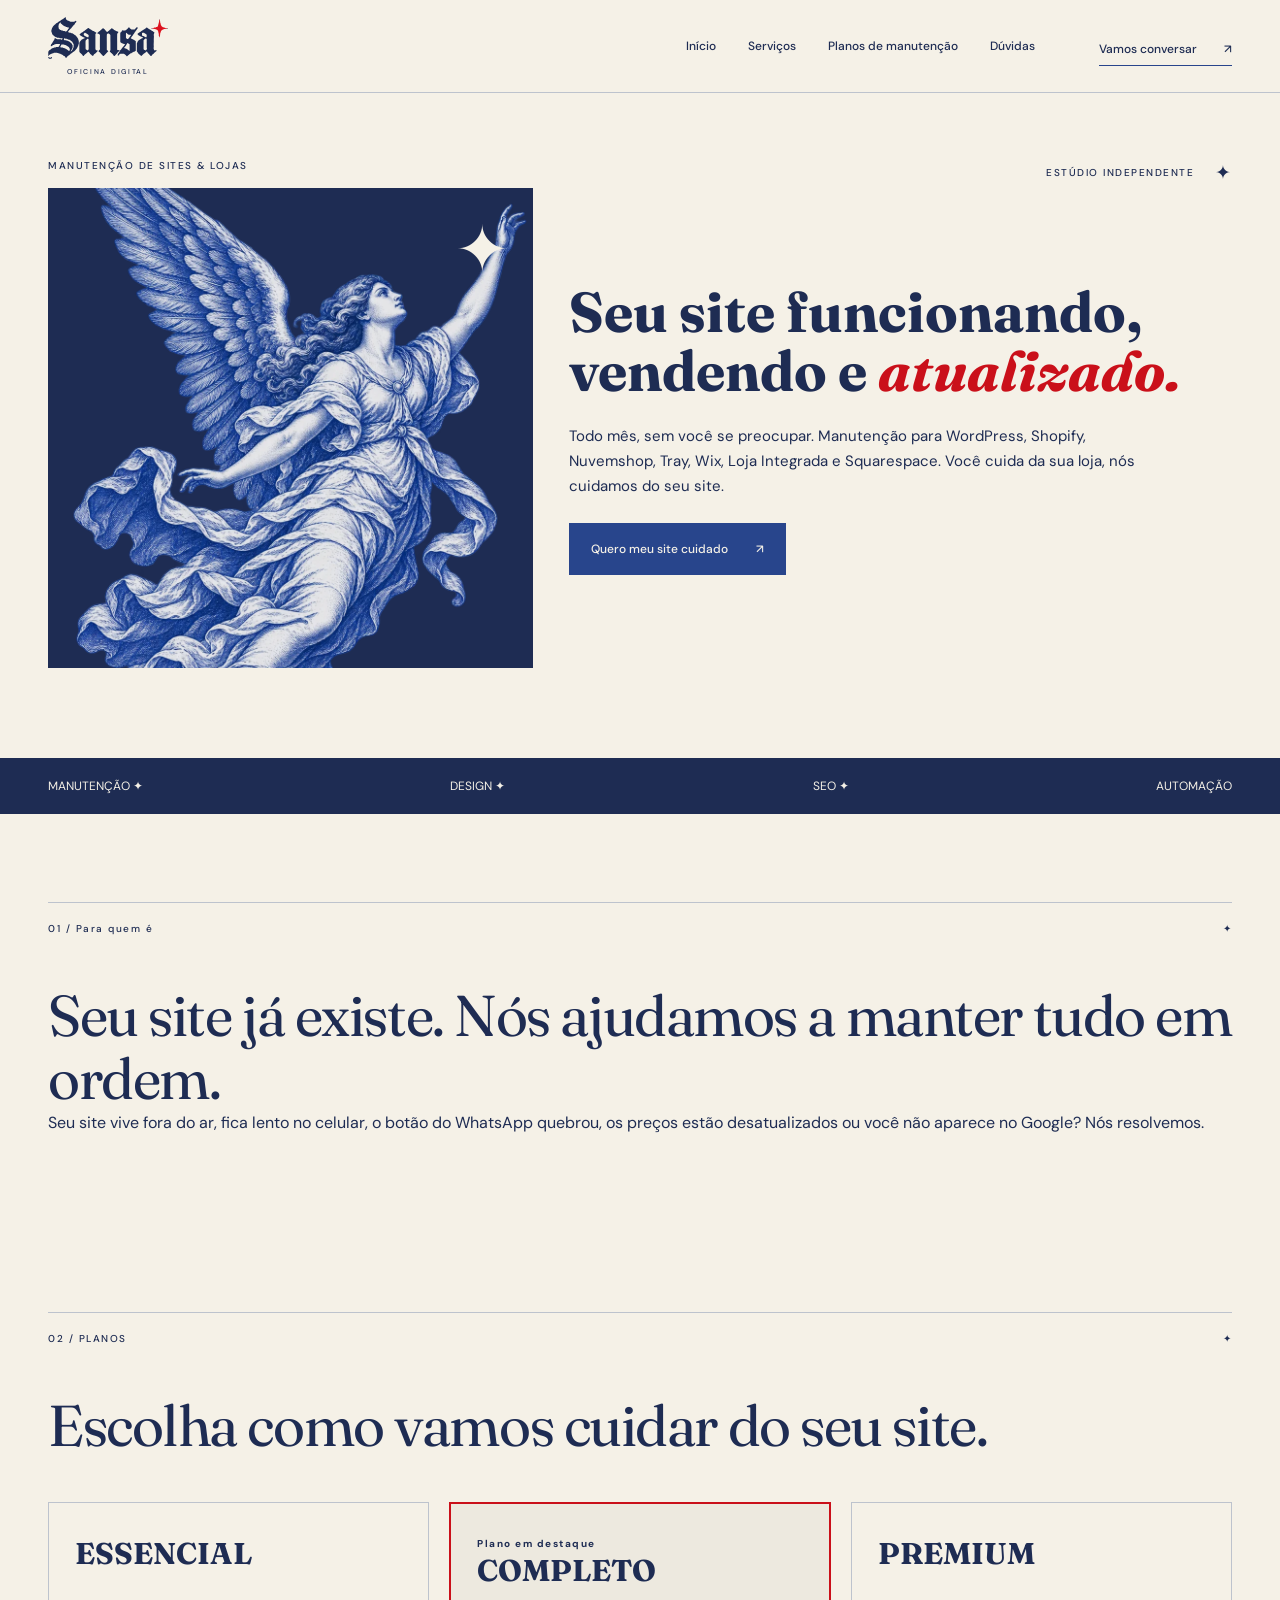
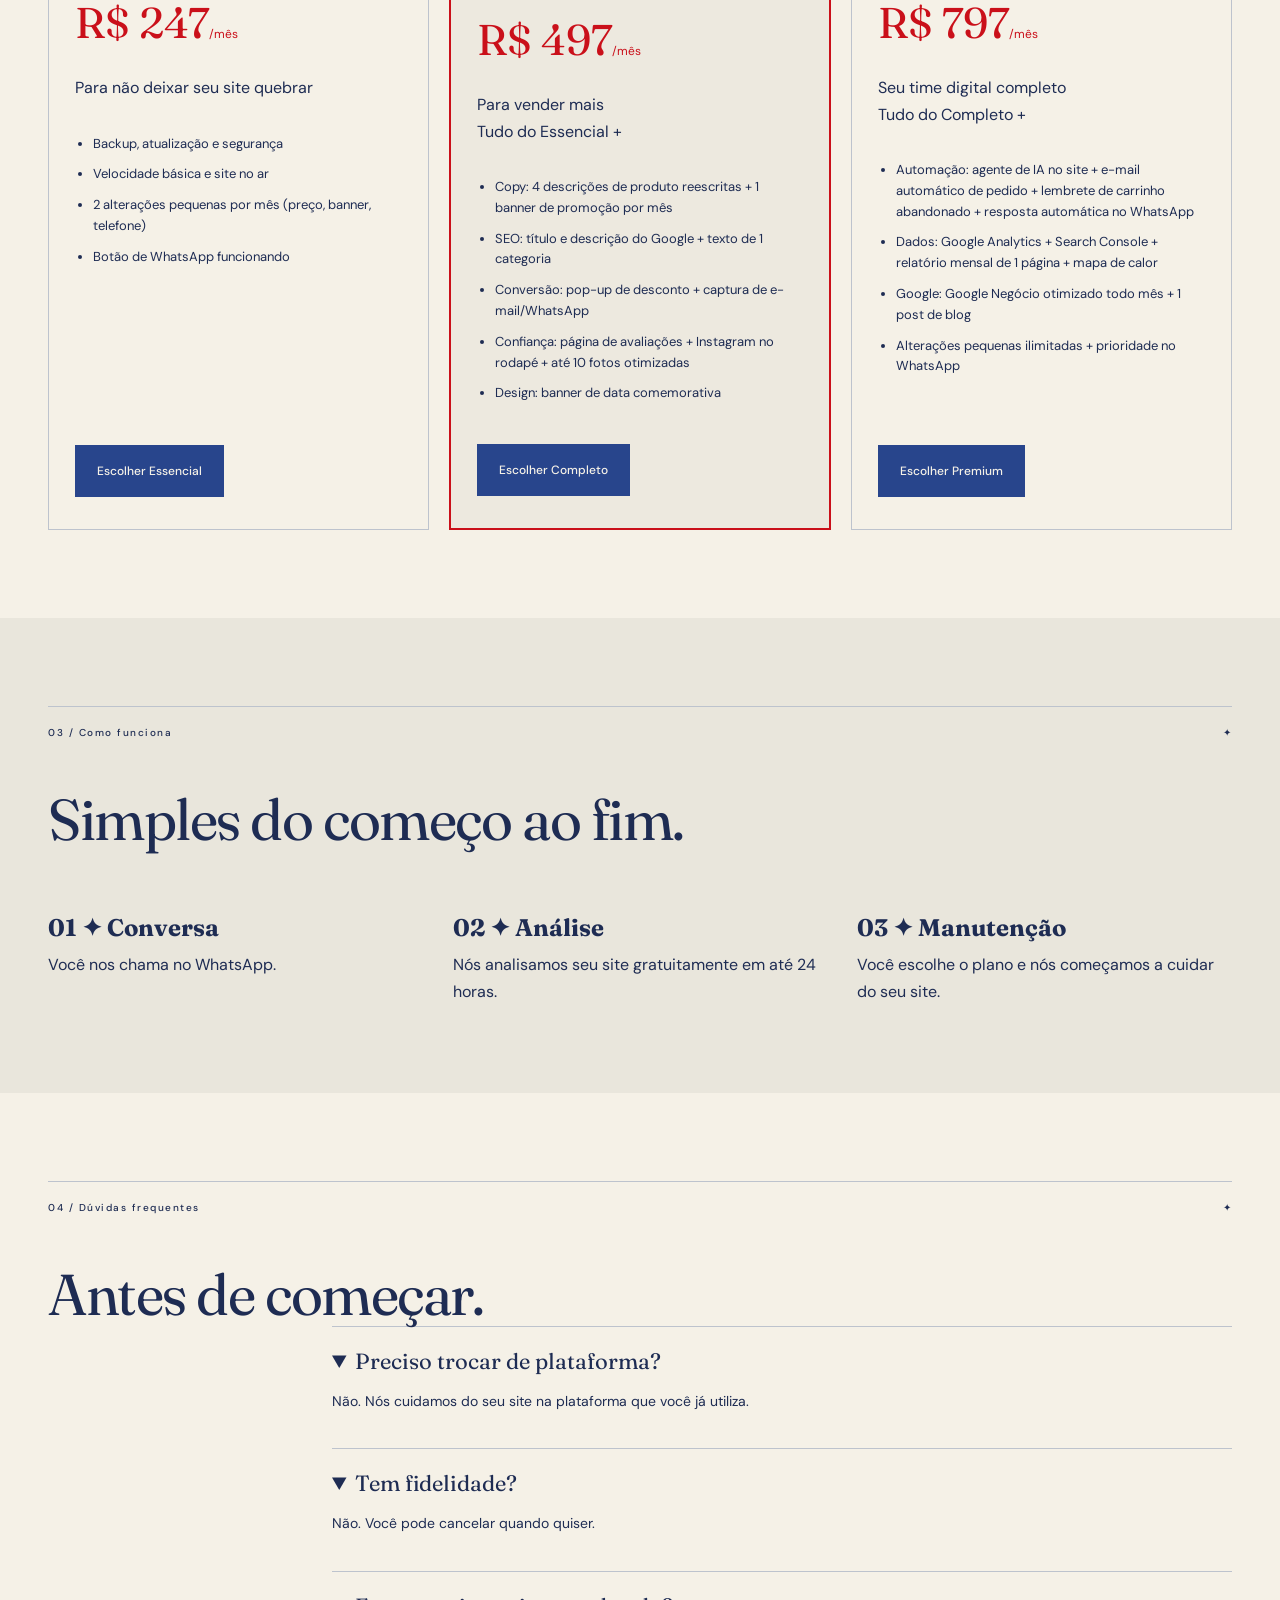
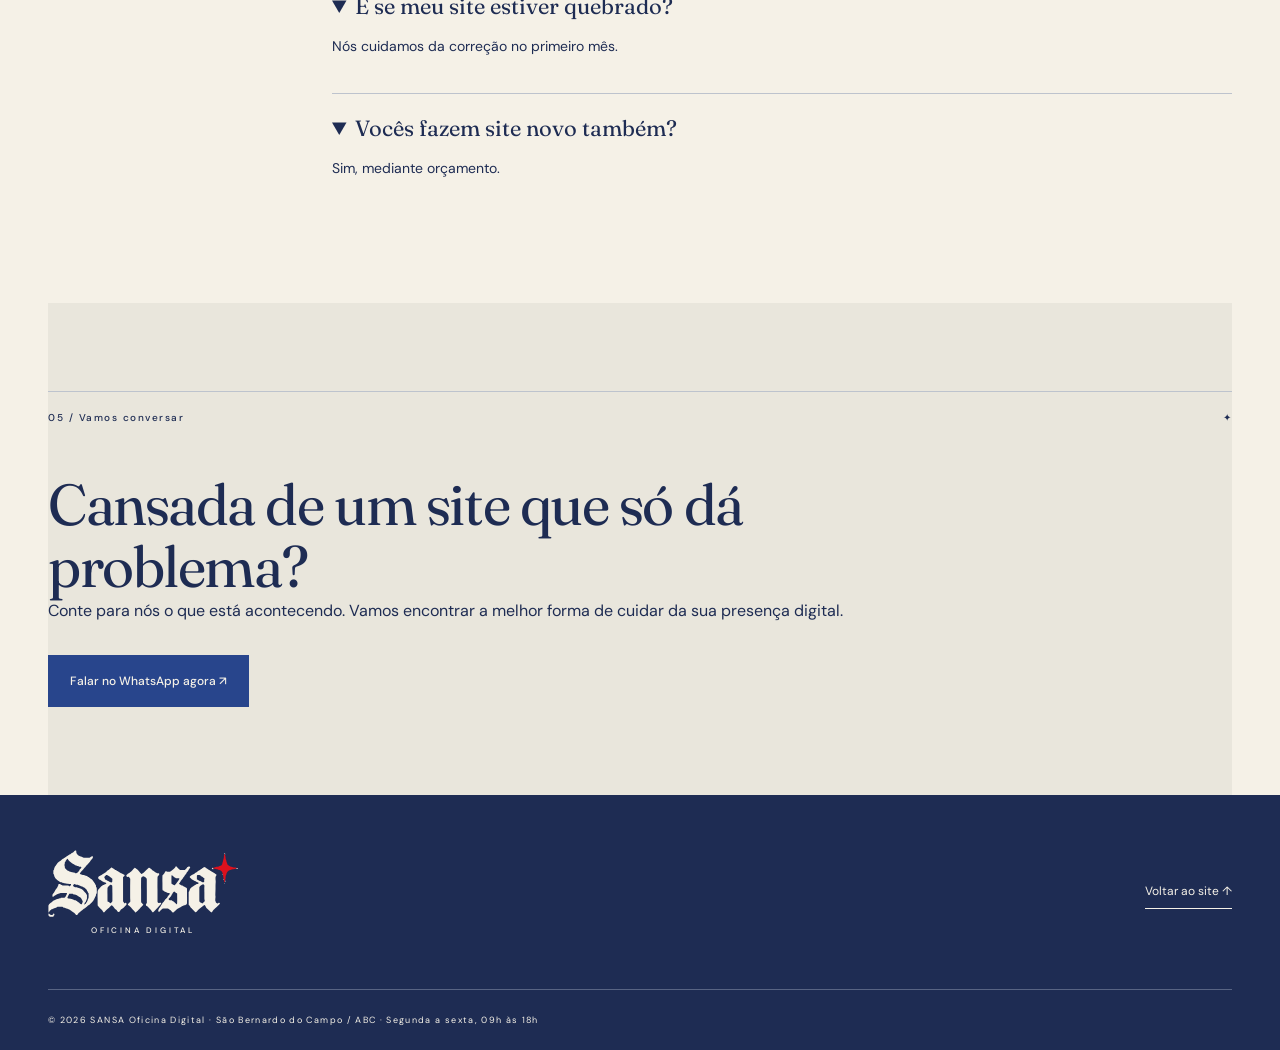
==== commit 6a140720: "Corrige marcação da seção de planos de manutenção" ====
--- a/public/manutencao/index.html
+++ b/public/manutencao/index.html
@@ -5,7 +5,7 @@
 @media(max-width:800px){.maintenance-page .maintenance-hero-grid{grid-template-columns:1fr}.maintenance-page .maintenance-visual{min-height:280px;max-height:360px}.maintenance-page .maintenance-visual img{height:360px}.maintenance-page .maintenance-plans{grid-template-columns:1fr}.maintenance-page .maintenance-steps{grid-template-columns:1fr}.maintenance-page .maintenance-hero{padding-bottom:55px}}
 @media(max-width:560px){.maintenance-page .section{padding:60px 0}.maintenance-page .maintenance-hero h1{font-size:clamp(36px,10.5vw,44px)}.maintenance-page .maintenance-visual{max-height:270px;min-height:270px}.maintenance-page .maintenance-visual img{height:270px}.maintenance-page .maintenance-plan{padding:25px 20px}}
 </style></head><body class="maintenance-page" id="topo"><a class="skip" href="#conteudo">Pular para o conteúdo</a><header class="header"><div class="wrap header-inner"><a class="brand" href="/" aria-label="SANSA Oficina Digital, início"><span class="brand-name"><img src="../assets/sansa-logo.svg" alt="Sansa" width="300" height="106"></span><span class="brand-signature">OFICINA DIGITAL</span></a><button class="menu-toggle" type="button" aria-controls="navigation" aria-expanded="false">Menu <span aria-hidden="true">＋</span></button><nav id="navigation" aria-label="Principal"><a href="/">Início</a><a href="/#servicos">Serviços</a><a href="#planos">Planos de manutenção</a><a href="#duvidas">Dúvidas</a><a class="nav-contact" href="#contato">Vamos conversar <span aria-hidden="true">↗</span></a></nav></div></header><main id="conteudo"><section class="maintenance-hero wrap"><div class="hero-top micro"><span>MANUTENÇÃO DE SITES & LOJAS</span><span>ESTÚDIO INDEPENDENTE <span class="spark" aria-hidden="true">✦</span></span></div><div class="maintenance-hero-grid"><div class="maintenance-visual"><img src="../assets/angel.webp" width="1000" height="1500" alt="" aria-hidden="true"></div><div><h1><span class="headline-light">Seu site funcionando,</span><br><strong>vendendo e <em>atualizado.</em></strong></h1><p>Todo mês, sem você se preocupar. Manutenção para WordPress, Shopify, Nuvemshop, Tray, Wix, Loja Integrada e Squarespace. Você cuida da sua loja, nós cuidamos do seu site.</p><a class="button primary" href="https://wa.me/5511950292652?text=Ol%C3%A1%21%20Quero%20saber%20mais%20sobre%20a%20Manuten%C3%A7%C3%A3o%20SANSA." target="_blank" rel="noopener noreferrer">Quero meu site cuidado <span aria-hidden="true">↗</span></a></div></div></section><div class="maintenance-band"><div class="wrap"><span>MANUTENÇÃO ✦</span><span>DESIGN ✦</span><span>SEO ✦</span><span>AUTOMAÇÃO</span></div></div><section class="section wrap"><div class="section-label micro"><span>01 / Para quem é</span><span aria-hidden="true">✦</span></div><h2>Seu site já existe. Nós ajudamos a manter tudo em ordem.</h2><p>Seu site vive fora do ar, fica lento no celular, o botão do WhatsApp quebrou, os preços estão desatualizados ou você não aparece no Google? Nós resolvemos.</p></section>
-<section id="planos"><p class="micro">02 / Planos</span><span aria-hidden="true">✦</span></div><h2>Escolha como vamos cuidar do seu site.</h2><div class="maintenance-plans">
+<section class="section wrap" id="planos"><div class="section-label micro"><span>02 / PLANOS</span><span aria-hidden="true">✦</span></div><h2>Escolha como vamos cuidar do seu site.</h2><div class="maintenance-plans">
 <article class="maintenance-plan"><h3>ESSENCIAL</h3><p class="price">R$ 247<small>/mês</small></p><p>Para não deixar seu site quebrar</p><ul><li>Backup, atualização e segurança</li><li>Velocidade básica e site no ar</li><li>2 alterações pequenas por mês (preço, banner, telefone)</li><li>Botão de WhatsApp funcionando</li></ul><a class="button primary" href="https://wa.me/5511950292652?text=Ol%C3%A1%21%20Tenho%20interesse%20no%20plano%20Essencial%20de%20R%24%20247." target="_blank" rel="noopener noreferrer">Escolher Essencial</a></article>
 <article class="maintenance-plan featured"><p class="micro">Plano em destaque</p><h3>COMPLETO</h3><p class="price">R$ 497<small>/mês</small></p><p>Para vender mais</p><p>Tudo do Essencial +</p><ul><li>Copy: 4 descrições de produto reescritas + 1 banner de promoção por mês</li><li>SEO: título e descrição do Google + texto de 1 categoria</li><li>Conversão: pop-up de desconto + captura de e-mail/WhatsApp</li><li>Confiança: página de avaliações + Instagram no rodapé + até 10 fotos otimizadas</li><li>Design: banner de data comemorativa</li></ul><a class="button primary" href="https://wa.me/5511950292652?text=Ol%C3%A1%21%20Tenho%20interesse%20no%20plano%20Completo%20de%20R%24%20497." target="_blank" rel="noopener noreferrer">Escolher Completo</a></article>
 <article class="maintenance-plan"><h3>PREMIUM</h3><p class="price">R$ 797<small>/mês</small></p><p>Seu time digital completo</p><p>Tudo do Completo +</p><ul><li>Automação: agente de IA no site + e-mail automático de pedido + lembrete de carrinho abandonado + resposta automática no WhatsApp</li><li>Dados: Google Analytics + Search Console + relatório mensal de 1 página + mapa de calor</li><li>Google: Google Negócio otimizado todo mês + 1 post de blog</li><li>Alterações pequenas ilimitadas + prioridade no WhatsApp</li></ul><a class="button primary" href="https://wa.me/5511950292652?text=Ol%C3%A1%21%20Tenho%20interesse%20no%20plano%20Premium%20de%20R%24%20797." target="_blank" rel="noopener noreferrer">Escolher Premium</a></article>
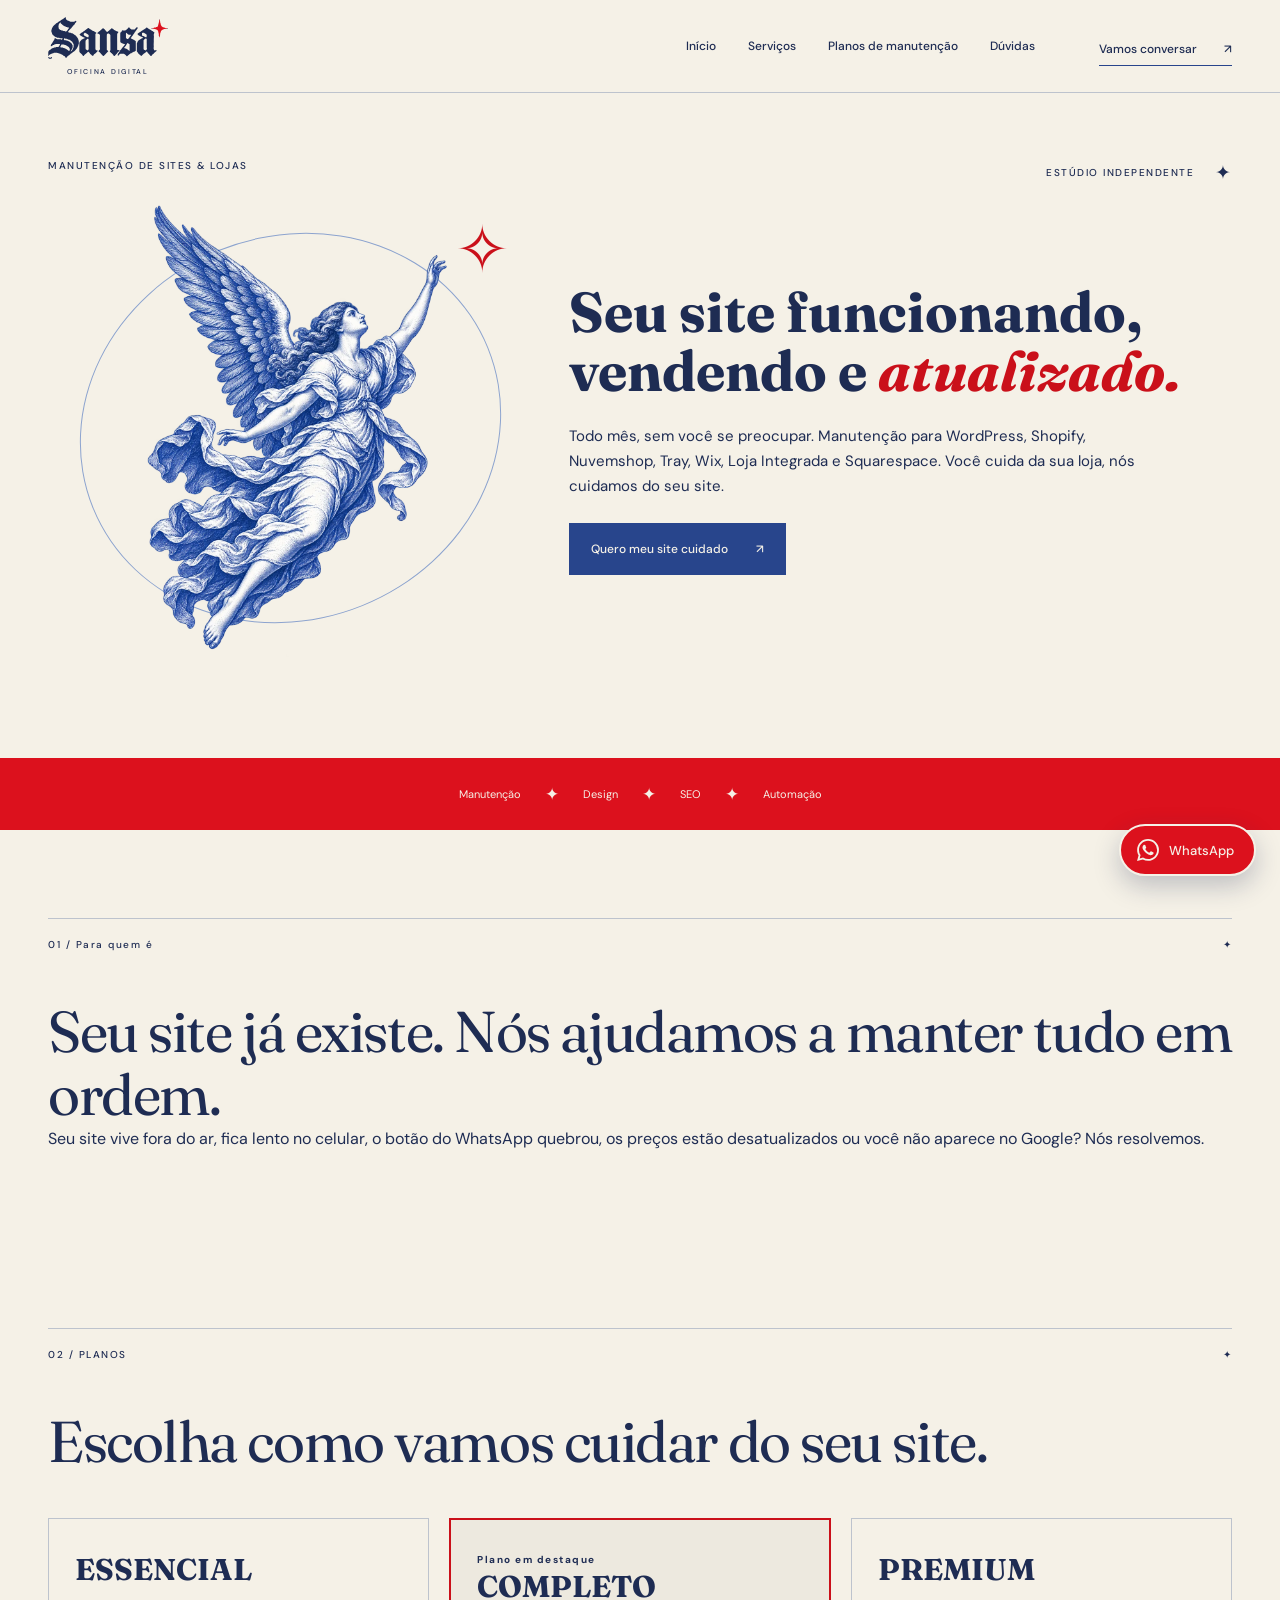
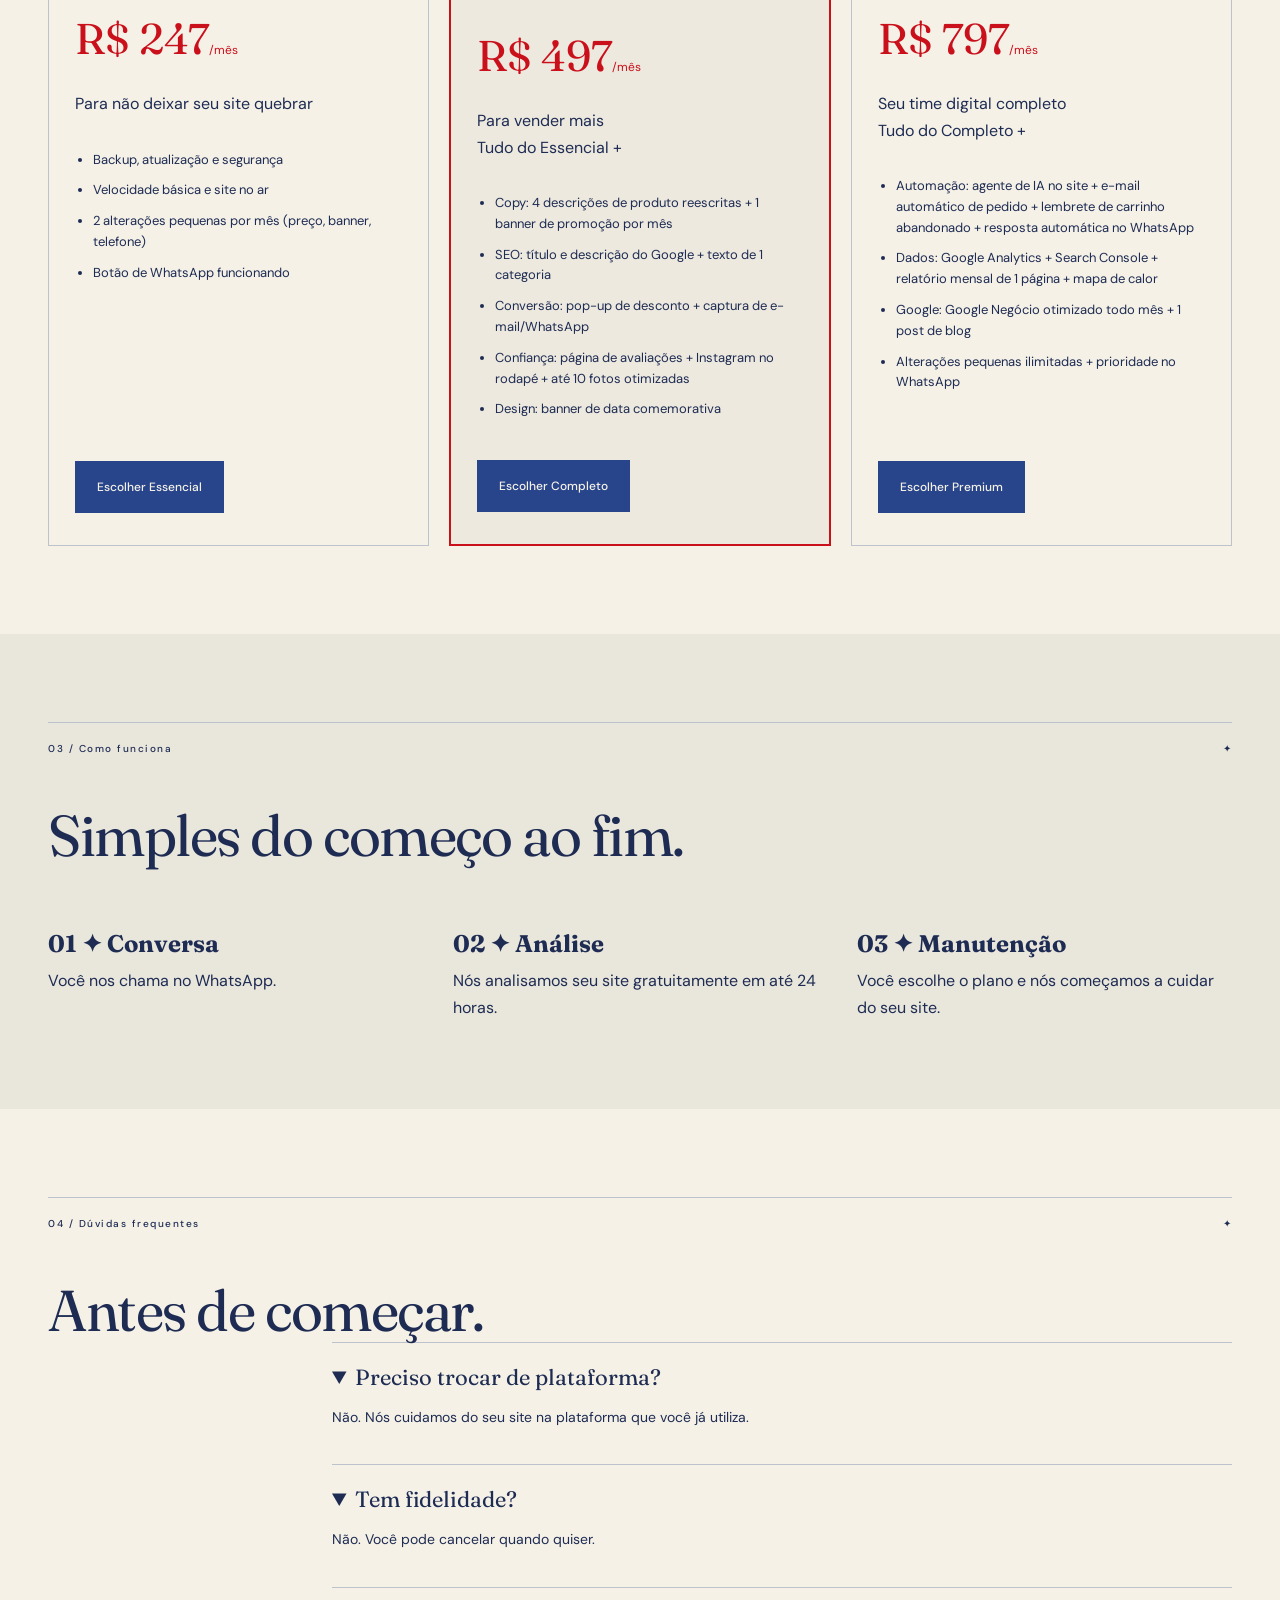
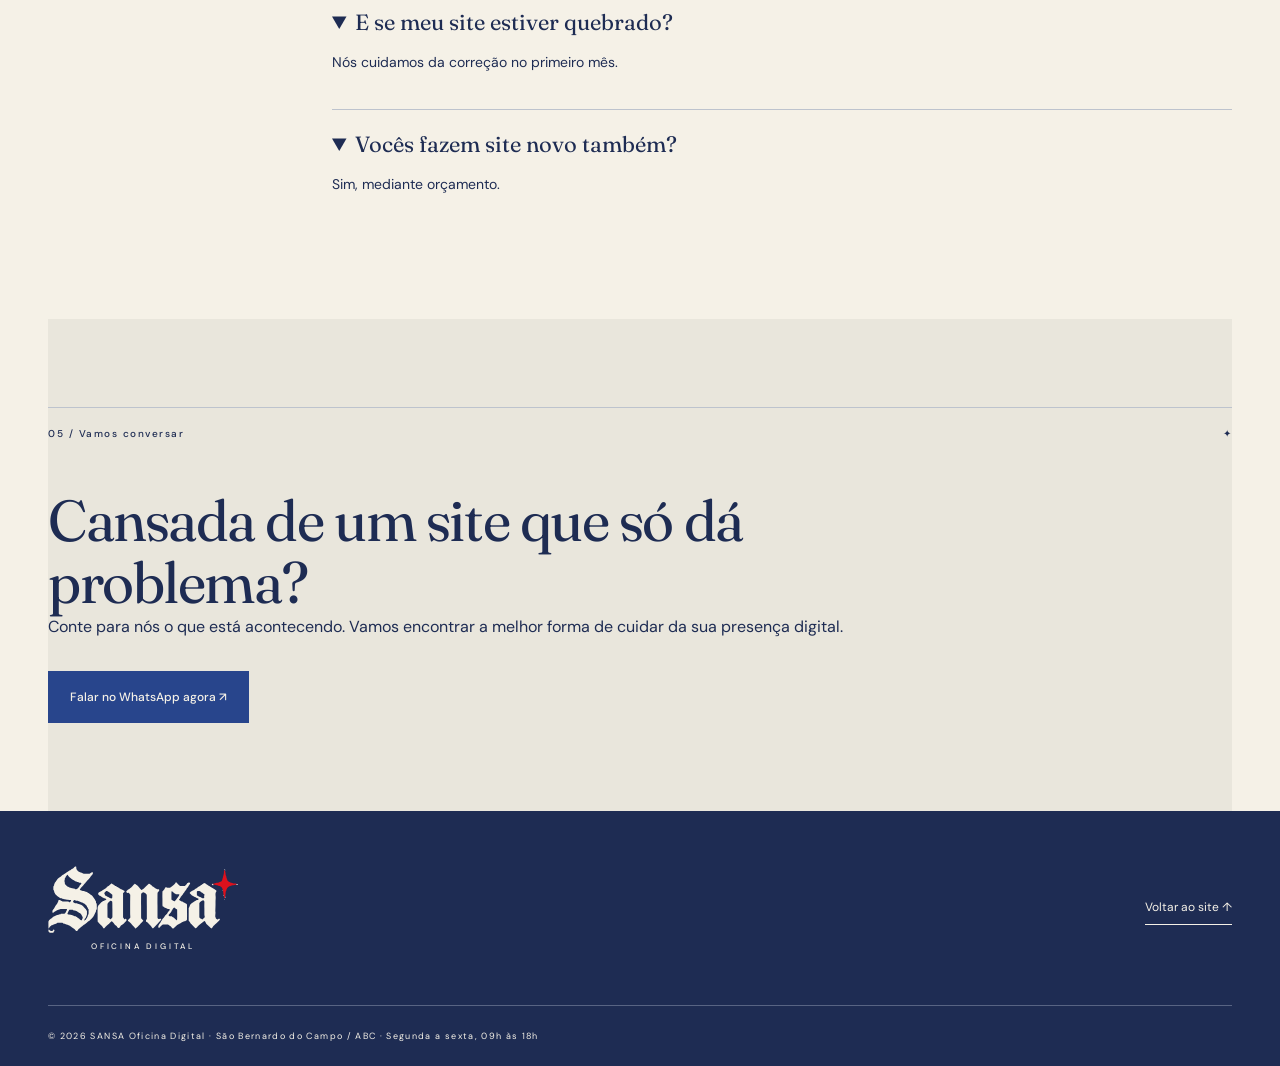
==== commit 29bb87f5: "Alinha hero e faixa de especialidades com homepage e adiciona botão flutuante WhatsApp" ====
--- a/public/manutencao/index.html
+++ b/public/manutencao/index.html
@@ -1,10 +1,10 @@
 <!doctype html>
 <html lang="pt-BR"><head><meta charset="utf-8"><meta name="viewport" content="width=device-width,initial-scale=1"><title>Manutenção de Sites e Lojas | SANSA Oficina Digital</title><meta name="description" content="Planos de manutenção de sites e lojas online a partir de R$ 247/mês. Atualizações, segurança, design e suporte para pequenos negócios."><link rel="canonical" href="https://sansadigital.com.br/manutencao/"><link rel="icon" href="../assets/favicon.svg" type="image/svg+xml"><link rel="stylesheet" href="../styles.css"><style>
 /* Apenas a landing de manutenção: herda tipografia, cores, navegação e botões do site principal */
-.maintenance-page .wrap{max-width:1280px}.maintenance-page .section{padding:88px 0}.maintenance-page .maintenance-hero{padding:35px 0 90px}.maintenance-page .maintenance-hero-grid{display:grid;grid-template-columns:41% 59%;gap:3%;align-items:center}.maintenance-page .maintenance-visual{position:relative;min-height:480px;background:var(--night);overflow:hidden}.maintenance-page .maintenance-visual img{width:100%;height:480px;object-fit:cover;object-position:center 35%;opacity:.9}.maintenance-page .maintenance-visual:after{content:"✦";position:absolute;top:20px;right:24px;color:var(--paper);font-size:65px}.maintenance-page .maintenance-hero h1{font-size:clamp(40px,4.4vw,68px);line-height:1.05}.maintenance-page .maintenance-hero h1 em,.maintenance-page h2 em{color:var(--red-text)}.maintenance-page .maintenance-hero p{max-width:570px;margin:24px 0;font-size:15px}.maintenance-page .maintenance-hero .button{display:inline-flex}.maintenance-page .maintenance-lead{max-width:730px;font-size:17px}.maintenance-page .maintenance-plans{display:grid;grid-template-columns:repeat(3,minmax(0,1fr));gap:20px;margin-top:45px}.maintenance-page .maintenance-plan{border:1px solid var(--line);padding:32px 26px;display:flex;flex-direction:column;min-width:0}.maintenance-page .maintenance-plan.featured{border:2px solid var(--red-text);background:#ede9df}.maintenance-page .maintenance-plan h3{font-size:30px;font-family:Fraunces,Georgia,serif}.maintenance-page .maintenance-plan .price{font-family:Fraunces,Georgia,serif;font-size:43px;color:var(--red-text);margin:16px 0}.maintenance-page .maintenance-plan .price small{font-family:DM,Arial,sans-serif;font-size:12px}.maintenance-page .maintenance-plan ul{padding-left:18px;margin:22px 0 30px;flex:1}.maintenance-page .maintenance-plan li{font-size:13px;line-height:1.6;margin:10px 0}.maintenance-page .maintenance-plan .button{align-self:flex-start}.maintenance-page .maintenance-steps{display:grid;grid-template-columns:repeat(3,1fr);gap:30px;list-style:none;padding:0;margin:42px 0 0}.maintenance-page .maintenance-steps li{border-top:1px solid var(--line);padding-top:22px}.maintenance-page .maintenance-steps h3{font-size:24px;margin:20px 0 10px}.maintenance-page .maintenance-faq{max-width:900px;margin-left:auto}.maintenance-page .maintenance-faq details{border-top:1px solid var(--line);padding:20px 0}.maintenance-page .maintenance-faq summary{font-size:22px;cursor:pointer}.maintenance-page .maintenance-faq p{margin:15px 0;font-size:14px}.maintenance-page .maintenance-contact{background:#e9e6dc}.maintenance-page .maintenance-contact h2{max-width:800px}.maintenance-page .maintenance-contact .button{margin-top:30px}.maintenance-page .maintenance-footer-note{font-size:11px;margin-top:12px}.maintenance-page .maintenance-band{background:var(--night);color:var(--paper);padding:20px 0}.maintenance-page .maintenance-band .wrap{display:flex;justify-content:space-between;gap:18px;flex-wrap:wrap;font-size:12px}
-@media(max-width:800px){.maintenance-page .maintenance-hero-grid{grid-template-columns:1fr}.maintenance-page .maintenance-visual{min-height:280px;max-height:360px}.maintenance-page .maintenance-visual img{height:360px}.maintenance-page .maintenance-plans{grid-template-columns:1fr}.maintenance-page .maintenance-steps{grid-template-columns:1fr}.maintenance-page .maintenance-hero{padding-bottom:55px}}
-@media(max-width:560px){.maintenance-page .section{padding:60px 0}.maintenance-page .maintenance-hero h1{font-size:clamp(36px,10.5vw,44px)}.maintenance-page .maintenance-visual{max-height:270px;min-height:270px}.maintenance-page .maintenance-visual img{height:270px}.maintenance-page .maintenance-plan{padding:25px 20px}}
-</style></head><body class="maintenance-page" id="topo"><a class="skip" href="#conteudo">Pular para o conteúdo</a><header class="header"><div class="wrap header-inner"><a class="brand" href="/" aria-label="SANSA Oficina Digital, início"><span class="brand-name"><img src="../assets/sansa-logo.svg" alt="Sansa" width="300" height="106"></span><span class="brand-signature">OFICINA DIGITAL</span></a><button class="menu-toggle" type="button" aria-controls="navigation" aria-expanded="false">Menu <span aria-hidden="true">＋</span></button><nav id="navigation" aria-label="Principal"><a href="/">Início</a><a href="/#servicos">Serviços</a><a href="#planos">Planos de manutenção</a><a href="#duvidas">Dúvidas</a><a class="nav-contact" href="#contato">Vamos conversar <span aria-hidden="true">↗</span></a></nav></div></header><main id="conteudo"><section class="maintenance-hero wrap"><div class="hero-top micro"><span>MANUTENÇÃO DE SITES & LOJAS</span><span>ESTÚDIO INDEPENDENTE <span class="spark" aria-hidden="true">✦</span></span></div><div class="maintenance-hero-grid"><div class="maintenance-visual"><img src="../assets/angel.webp" width="1000" height="1500" alt="" aria-hidden="true"></div><div><h1><span class="headline-light">Seu site funcionando,</span><br><strong>vendendo e <em>atualizado.</em></strong></h1><p>Todo mês, sem você se preocupar. Manutenção para WordPress, Shopify, Nuvemshop, Tray, Wix, Loja Integrada e Squarespace. Você cuida da sua loja, nós cuidamos do seu site.</p><a class="button primary" href="https://wa.me/5511950292652?text=Ol%C3%A1%21%20Quero%20saber%20mais%20sobre%20a%20Manuten%C3%A7%C3%A3o%20SANSA." target="_blank" rel="noopener noreferrer">Quero meu site cuidado <span aria-hidden="true">↗</span></a></div></div></section><div class="maintenance-band"><div class="wrap"><span>MANUTENÇÃO ✦</span><span>DESIGN ✦</span><span>SEO ✦</span><span>AUTOMAÇÃO</span></div></div><section class="section wrap"><div class="section-label micro"><span>01 / Para quem é</span><span aria-hidden="true">✦</span></div><h2>Seu site já existe. Nós ajudamos a manter tudo em ordem.</h2><p>Seu site vive fora do ar, fica lento no celular, o botão do WhatsApp quebrou, os preços estão desatualizados ou você não aparece no Google? Nós resolvemos.</p></section>
+.maintenance-page .wrap{max-width:1280px}.maintenance-page .section{padding:88px 0}.maintenance-page .maintenance-hero{padding:35px 0 90px}.maintenance-page .maintenance-hero-grid{display:grid;grid-template-columns:41% 59%;gap:3%;align-items:center}.maintenance-page .maintenance-visual{position:relative;min-height:480px;background:transparent;overflow:hidden;display:flex;align-items:center;justify-content:center}.maintenance-page .maintenance-visual:before{content:"";position:absolute;inset:10% 6%;border:1px solid #8da4cf;border-radius:50%;transform:rotate(-22deg)}.maintenance-page .maintenance-visual img{position:relative;width:100%;height:480px;object-fit:contain;object-position:center;opacity:1}.maintenance-page .maintenance-visual:after{content:"✧";position:absolute;top:20px;right:24px;color:var(--red-text);font-size:65px}.maintenance-page .maintenance-hero h1{font-size:clamp(40px,4.4vw,68px);line-height:1.05}.maintenance-page .maintenance-hero h1 em,.maintenance-page h2 em{color:var(--red-text)}.maintenance-page .maintenance-hero p{max-width:570px;margin:24px 0;font-size:15px}.maintenance-page .maintenance-hero .button{display:inline-flex}.maintenance-page .maintenance-lead{max-width:730px;font-size:17px}.maintenance-page .maintenance-plans{display:grid;grid-template-columns:repeat(3,minmax(0,1fr));gap:20px;margin-top:45px}.maintenance-page .maintenance-plan{border:1px solid var(--line);padding:32px 26px;display:flex;flex-direction:column;min-width:0}.maintenance-page .maintenance-plan.featured{border:2px solid var(--red-text);background:#ede9df}.maintenance-page .maintenance-plan h3{font-size:30px;font-family:Fraunces,Georgia,serif}.maintenance-page .maintenance-plan .price{font-family:Fraunces,Georgia,serif;font-size:43px;color:var(--red-text);margin:16px 0}.maintenance-page .maintenance-plan .price small{font-family:DM,Arial,sans-serif;font-size:12px}.maintenance-page .maintenance-plan ul{padding-left:18px;margin:22px 0 30px;flex:1}.maintenance-page .maintenance-plan li{font-size:13px;line-height:1.6;margin:10px 0}.maintenance-page .maintenance-plan .button{align-self:flex-start}.maintenance-page .maintenance-steps{display:grid;grid-template-columns:repeat(3,1fr);gap:30px;list-style:none;padding:0;margin:42px 0 0}.maintenance-page .maintenance-steps li{border-top:1px solid var(--line);padding-top:22px}.maintenance-page .maintenance-steps h3{font-size:24px;margin:20px 0 10px}.maintenance-page .maintenance-faq{max-width:900px;margin-left:auto}.maintenance-page .maintenance-faq details{border-top:1px solid var(--line);padding:20px 0}.maintenance-page .maintenance-faq summary{font-size:22px;cursor:pointer}.maintenance-page .maintenance-faq p{margin:15px 0;font-size:14px}.maintenance-page .maintenance-contact{background:#e9e6dc}.maintenance-page .maintenance-contact h2{max-width:800px}.maintenance-page .maintenance-contact .button{margin-top:30px}.maintenance-page .maintenance-footer-note{font-size:11px;margin-top:12px}.maintenance-page .maintenance-band{background:var(--red);color:var(--paper);padding:0}.maintenance-page .maintenance-band .wrap{display:flex;justify-content:center;align-items:center;gap:24px;flex-wrap:wrap;min-height:72px;padding:18px 0}.maintenance-page .maintenance-band span{font-size:11px;font-weight:400;letter-spacing:0}.maintenance-page .maintenance-band b{font-size:17px;font-weight:400}
+@media(max-width:800px){.maintenance-page .maintenance-hero-grid{grid-template-columns:1fr}.maintenance-page .maintenance-visual{min-height:280px;max-height:360px}.maintenance-page .maintenance-visual img{height:360px}.maintenance-page .maintenance-plans{grid-template-columns:1fr}.maintenance-page .maintenance-steps{grid-template-columns:1fr}.maintenance-page .maintenance-hero{padding-bottom:55px}.maintenance-page .maintenance-band .wrap{gap:12px;min-height:70px}.maintenance-page .maintenance-band span{font-size:11px}}
+@media(max-width:560px){.maintenance-page .section{padding:60px 0}.maintenance-page .maintenance-hero h1{font-size:clamp(36px,10.5vw,44px)}.maintenance-page .maintenance-visual{max-height:270px;min-height:270px}.maintenance-page .maintenance-visual img{height:270px}.maintenance-page .maintenance-plan{padding:25px 20px}.maintenance-page .maintenance-band .wrap{gap:8px 14px}.maintenance-page .maintenance-band span{font-size:10px}.maintenance-page .maintenance-band b{font-size:15px}}
+</style></head><body class="maintenance-page" id="topo"><a class="skip" href="#conteudo">Pular para o conteúdo</a><header class="header"><div class="wrap header-inner"><a class="brand" href="/" aria-label="SANSA Oficina Digital, início"><span class="brand-name"><img src="../assets/sansa-logo.svg" alt="Sansa" width="300" height="106"></span><span class="brand-signature">OFICINA DIGITAL</span></a><button class="menu-toggle" type="button" aria-controls="navigation" aria-expanded="false">Menu <span aria-hidden="true">＋</span></button><nav id="navigation" aria-label="Principal"><a href="/">Início</a><a href="/#servicos">Serviços</a><a href="#planos">Planos de manutenção</a><a href="#duvidas">Dúvidas</a><a class="nav-contact" href="#contato">Vamos conversar <span aria-hidden="true">↗</span></a></nav></div></header><main id="conteudo"><section class="maintenance-hero wrap"><div class="hero-top micro"><span>MANUTENÇÃO DE SITES & LOJAS</span><span>ESTÚDIO INDEPENDENTE <span class="spark" aria-hidden="true">✦</span></span></div><div class="maintenance-hero-grid"><div class="maintenance-visual"><img src="../assets/angel.webp" width="1000" height="1500" alt="" aria-hidden="true"></div><div><h1><span class="headline-light">Seu site funcionando,</span><br><strong>vendendo e <em>atualizado.</em></strong></h1><p>Todo mês, sem você se preocupar. Manutenção para WordPress, Shopify, Nuvemshop, Tray, Wix, Loja Integrada e Squarespace. Você cuida da sua loja, nós cuidamos do seu site.</p><a class="button primary" href="https://wa.me/5511950292652?text=Ol%C3%A1%21%20Quero%20saber%20mais%20sobre%20a%20Manuten%C3%A7%C3%A3o%20SANSA." target="_blank" rel="noopener noreferrer">Quero meu site cuidado <span aria-hidden="true">↗</span></a></div></div></section><div class="maintenance-band" aria-label="Especialidades"><div class="wrap"><span>Manutenção</span><b aria-hidden="true">✦</b><span>Design</span><b aria-hidden="true">✦</b><span>SEO</span><b aria-hidden="true">✦</b><span>Automação</span></div></div><section class="section wrap"><div class="section-label micro"><span>01 / Para quem é</span><span aria-hidden="true">✦</span></div><h2>Seu site já existe. Nós ajudamos a manter tudo em ordem.</h2><p>Seu site vive fora do ar, fica lento no celular, o botão do WhatsApp quebrou, os preços estão desatualizados ou você não aparece no Google? Nós resolvemos.</p></section>
 <section class="section wrap" id="planos"><div class="section-label micro"><span>02 / PLANOS</span><span aria-hidden="true">✦</span></div><h2>Escolha como vamos cuidar do seu site.</h2><div class="maintenance-plans">
 <article class="maintenance-plan"><h3>ESSENCIAL</h3><p class="price">R$ 247<small>/mês</small></p><p>Para não deixar seu site quebrar</p><ul><li>Backup, atualização e segurança</li><li>Velocidade básica e site no ar</li><li>2 alterações pequenas por mês (preço, banner, telefone)</li><li>Botão de WhatsApp funcionando</li></ul><a class="button primary" href="https://wa.me/5511950292652?text=Ol%C3%A1%21%20Tenho%20interesse%20no%20plano%20Essencial%20de%20R%24%20247." target="_blank" rel="noopener noreferrer">Escolher Essencial</a></article>
 <article class="maintenance-plan featured"><p class="micro">Plano em destaque</p><h3>COMPLETO</h3><p class="price">R$ 497<small>/mês</small></p><p>Para vender mais</p><p>Tudo do Essencial +</p><ul><li>Copy: 4 descrições de produto reescritas + 1 banner de promoção por mês</li><li>SEO: título e descrição do Google + texto de 1 categoria</li><li>Conversão: pop-up de desconto + captura de e-mail/WhatsApp</li><li>Confiança: página de avaliações + Instagram no rodapé + até 10 fotos otimizadas</li><li>Design: banner de data comemorativa</li></ul><a class="button primary" href="https://wa.me/5511950292652?text=Ol%C3%A1%21%20Tenho%20interesse%20no%20plano%20Completo%20de%20R%24%20497." target="_blank" rel="noopener noreferrer">Escolher Completo</a></article>
@@ -12,4 +12,4 @@
 </div></section>
 <section class="section process"><div class="wrap"><div class="section-label micro"><span>03 / Como funciona</span><span aria-hidden="true">✦</span></div><h2>Simples do começo ao fim.</h2><div class="maintenance-steps"><div><h3>01 ✦ Conversa</h3><p>Você nos chama no WhatsApp.</p></div><div><h3>02 ✦ Análise</h3><p>Nós analisamos seu site gratuitamente em até 24 horas.</p></div><div><h3>03 ✦ Manutenção</h3><p>Você escolhe o plano e nós começamos a cuidar do seu site.</p></div></div></div></section>
 <section class="section wrap" id="duvidas"><div class="section-label micro"><span>04 / Dúvidas frequentes</span><span aria-hidden="true">✦</span></div><h2>Antes de começar.</h2><div class="maintenance-faq"><details open><summary>Preciso trocar de plataforma?</summary><p>Não. Nós cuidamos do seu site na plataforma que você já utiliza.</p></details><details open><summary>Tem fidelidade?</summary><p>Não. Você pode cancelar quando quiser.</p></details><details open><summary>E se meu site estiver quebrado?</summary><p>Nós cuidamos da correção no primeiro mês.</p></details><details open><summary>Vocês fazem site novo também?</summary><p>Sim, mediante orçamento.</p></details></div></section>
-<section class="section wrap maintenance-contact" id="contato"><div class="section-label micro"><span>05 / Vamos conversar</span><span aria-hidden="true">✦</span></div><h2>Cansada de um site que só dá problema?</h2><p>Conte para nós o que está acontecendo. Vamos encontrar a melhor forma de cuidar da sua presença digital.</p><a class="button primary" href="https://wa.me/5511950292652?text=Ol%C3%A1%21%20Quero%20conversar%20sobre%20manuten%C3%A7%C3%A3o%20do%20meu%20site." target="_blank" rel="noopener noreferrer">Falar no WhatsApp agora ↗</a></section></main><footer class="footer"><div class="wrap footer-top"><a class="brand" href="/" aria-label="SANSA, voltar ao início"><span class="brand-name"><img src="../assets/sansa-logo-light.svg" alt="Sansa" width="300" height="106"></span><span class="brand-signature">OFICINA DIGITAL</span></a><a href="/" class="text-link">Voltar ao site ↑</a></div><div class="wrap footer-bottom"><span>© 2026 SANSA Oficina Digital · São Bernardo do Campo / ABC · Segunda a sexta, 09h às 18h</span></div></footer><script defer src="../app.js"></script></body></html>+<section class="section wrap maintenance-contact" id="contato"><div class="section-label micro"><span>05 / Vamos conversar</span><span aria-hidden="true">✦</span></div><h2>Cansada de um site que só dá problema?</h2><p>Conte para nós o que está acontecendo. Vamos encontrar a melhor forma de cuidar da sua presença digital.</p><a class="button primary" href="https://wa.me/5511950292652?text=Ol%C3%A1%21%20Quero%20conversar%20sobre%20manuten%C3%A7%C3%A3o%20do%20meu%20site." target="_blank" rel="noopener noreferrer">Falar no WhatsApp agora ↗</a></section></main><footer class="footer"><div class="wrap footer-top"><a class="brand" href="/" aria-label="SANSA, voltar ao início"><span class="brand-name"><img src="../assets/sansa-logo-light.svg" alt="Sansa" width="300" height="106"></span><span class="brand-signature">OFICINA DIGITAL</span></a><a href="/" class="text-link">Voltar ao site ↑</a></div><div class="wrap footer-bottom"><span>© 2026 SANSA Oficina Digital · São Bernardo do Campo / ABC · Segunda a sexta, 09h às 18h</span></div></footer><a class="whatsapp-fab" href="https://wa.me/5511950292652?text=Ol%C3%A1%21%20Conheci%20os%20planos%20de%20manuten%C3%A7%C3%A3o%20da%20SANSA%20e%20gostaria%20de%20conversar." target="_blank" rel="noopener noreferrer" aria-label="Conversar com a SANSA pelo WhatsApp, abre em nova aba"><svg viewBox="0 0 24 24" width="24" height="24" aria-hidden="true" focusable="false"><path fill="currentColor" d="M17.472 14.382c-.297-.149-1.758-.867-2.03-.967-.273-.099-.471-.148-.67.15-.197.297-.767.966-.94 1.164-.173.199-.347.223-.644.075-.297-.15-1.255-.463-2.39-1.475-.883-.788-1.48-1.761-1.653-2.059-.173-.297-.018-.458.13-.606.134-.133.298-.347.446-.52.149-.174.198-.298.298-.497.099-.198.05-.371-.025-.52-.075-.149-.669-1.612-.916-2.207-.242-.579-.487-.5-.669-.51-.173-.008-.371-.01-.57-.01-.198 0-.52.074-.792.372-.272.297-1.04 1.016-1.04 2.479 0 1.462 1.065 2.875 1.213 3.074.149.198 2.096 3.2 5.077 4.487.709.306 1.262.489 1.694.625.712.227 1.36.195 1.871.118.571-.085 1.758-.719 2.006-1.413.248-.694.248-1.289.173-1.413-.074-.124-.272-.198-.57-.347m-5.421 7.403h-.004a9.87 9.87 0 01-5.031-1.378l-.361-.214-3.741.982.998-3.648-.235-.374a9.86 9.86 0 01-1.51-5.26c.001-5.45 4.436-9.884 9.888-9.884 2.64 0 5.122 1.03 6.988 2.898a9.825 9.825 0 012.893 6.994c-.003 5.45-4.437 9.884-9.885 9.884m8.413-18.297A11.815 11.815 0 0012.05 0C5.495 0 .16 5.335.157 11.892c0 2.096.547 4.142 1.588 5.945L.057 24l6.305-1.654a11.882 11.882 0 005.683 1.448h.005c6.554 0 11.89-5.335 11.893-11.893a11.821 11.821 0 00-3.48-8.413Z"/></svg><span>WhatsApp</span></a><script defer src="../app.js"></script></body></html>
